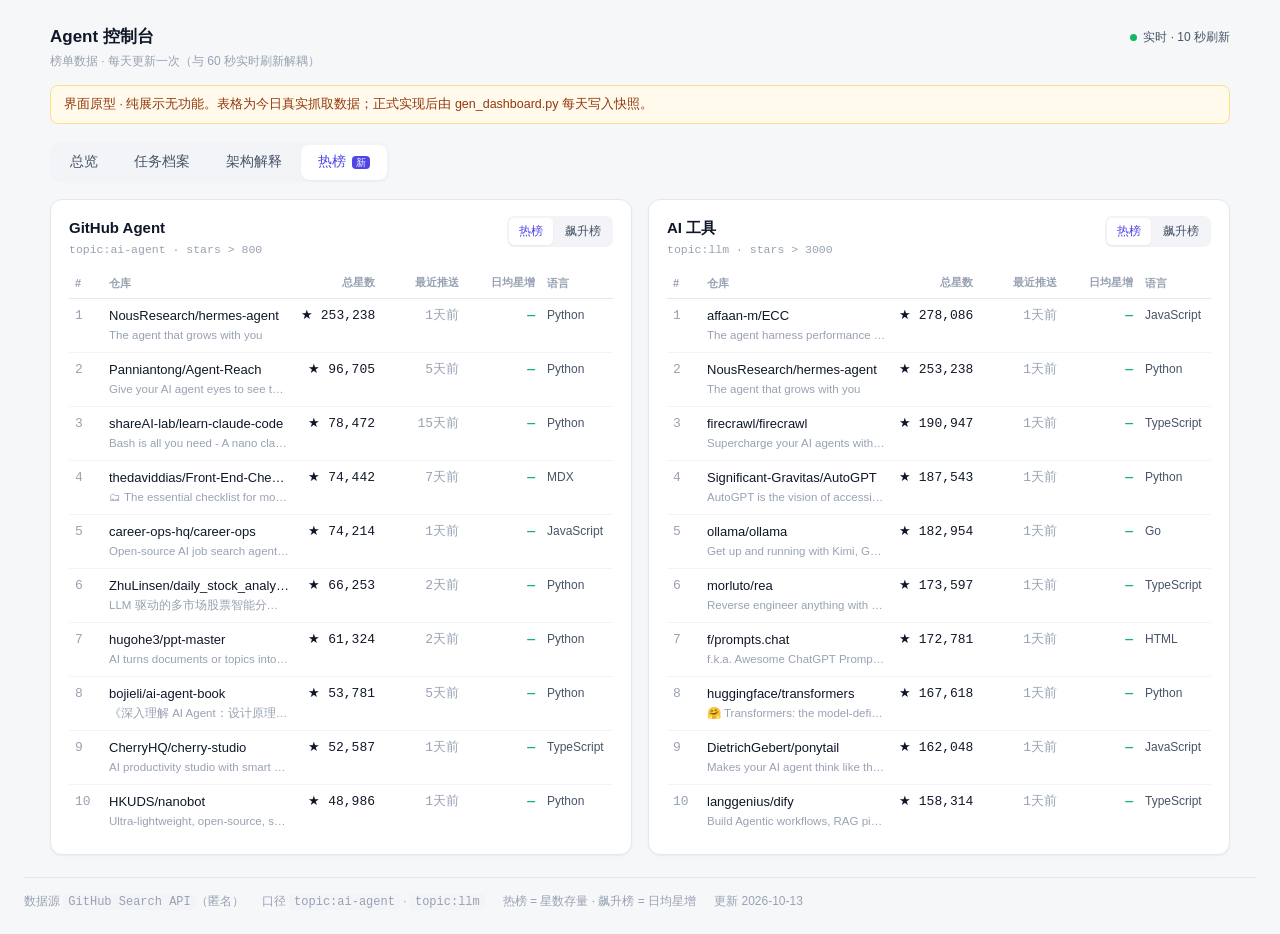
==== prototype/trending-mockup.html @ 09ab2066 "prototype: add prototype/trending-mockup.html" ====
<!DOCTYPE html>
<html lang="zh"><head><meta charset="utf-8"><meta name="viewport" content="width=device-width,initial-scale=1">
<title>热榜模块 · 界面原型</title><style>
:root{--bg:#f6f7f9;--surface:#fff;--surface-3:#f2f4f7;--border:#e4e7ec;--text:#0f1728;--text-2:#475467;
--text-3:#98a2b3;--accent:#4f46e5;--accent-soft:#eef2ff;--ok:#12b76a;--run:#f79009;--run-soft:#fffaeb;
--run-line:#fedf89;--r:12px;--r-sm:8px;--shadow:0 1px 2px rgba(16,24,40,.05);
--mono:ui-monospace,SFMono-Regular,"SF Mono",Menlo,Consolas,monospace;}
*{box-sizing:border-box}
body{margin:0;background:var(--bg);color:var(--text);padding:24px;
font:13.5px/1.55 -apple-system,BlinkMacSystemFont,"Segoe UI",Roboto,"PingFang SC",sans-serif}
.wrap{max-width:1180px;margin:0 auto}
.topbar{display:flex;align-items:center;gap:10px;font-size:17px}
.brand-name{font-weight:600}.spacer{flex:1}
.live{font-size:12px;color:var(--text-2);display:flex;align-items:center;gap:6px}
.live i{width:7px;height:7px;border-radius:50%;background:var(--ok);display:block}
.stamp{font-size:12px;color:var(--text-3);margin-top:2px}
.proto{margin:14px 0 18px;padding:9px 13px;border:1px solid var(--run-line);background:var(--run-soft);
color:#93370d;border-radius:var(--r-sm);font-size:12.5px}
.seg{display:inline-flex;gap:2px;background:var(--surface-3);padding:3px;border-radius:10px;margin-bottom:16px}
.seg button{border:0;background:none;font:inherit;font-size:13.5px;font-weight:500;color:var(--text-2);
padding:7px 17px;border-radius:8px}
.seg button.on{background:var(--surface);color:var(--accent);box-shadow:var(--shadow)}
.seg button.new::after{content:"新";font-size:10px;background:var(--accent);color:#fff;border-radius:4px;
padding:1px 4px;margin-left:6px}
.grid{display:grid;grid-template-columns:1fr 1fr;gap:16px}
.grid>*{min-width:0}
@media(max-width:900px){.grid{grid-template-columns:1fr}}
.sr{position:absolute;opacity:0;pointer-events:none}
.card{background:var(--surface);border:1px solid var(--border);border-radius:var(--r);
padding:16px 18px;box-shadow:var(--shadow)}
.card-head{display:flex;align-items:flex-start;gap:12px;margin-bottom:10px}
.card-head h2{font-size:15px;margin:0;font-weight:600}
.sub{margin:2px 0 0;font-size:11.5px;color:var(--text-3);font-family:var(--mono)}
.mini{margin-left:auto;display:flex;gap:2px;background:var(--surface-3);padding:2px;border-radius:7px}
.mbtn{font-size:12px;color:var(--text-2);padding:4px 10px;border-radius:5px;cursor:pointer;user-select:none}
table{width:100%;border-collapse:collapse;font-size:13px;table-layout:fixed}
th{text-align:left;font-size:11px;font-weight:600;color:var(--text-3);padding:6px;border-bottom:1px solid var(--border)}
td{padding:7px 6px;border-bottom:1px solid var(--surface-3);vertical-align:top}
tr:last-child td{border-bottom:0}
.num{text-align:right;font-family:var(--mono);white-space:nowrap}
.rk{width:26px;color:var(--text-3);font-family:var(--mono)}
.nm a{color:var(--text);text-decoration:none;font-weight:500;display:block;overflow:hidden;
text-overflow:ellipsis;white-space:nowrap}
.ds{display:block;color:var(--text-3);font-size:11.5px;margin-top:1px;
overflow:hidden;text-overflow:ellipsis;white-space:nowrap}

.spd{color:var(--ok);font-weight:600}
.mute{color:var(--text-3)}
.lang{color:var(--text-2);font-size:12px}
.t-rise{display:none}
#b1-r:checked~table .t-hot,#b2-r:checked~table .t-hot{display:none}
#b1-r:checked~table .t-rise,#b2-r:checked~table .t-rise{display:table-row-group}
#b1-h:checked~.card-head .mbtn[for="b1-h"],#b2-h:checked~.card-head .mbtn[for="b2-h"],
#b1-r:checked~.card-head .mbtn[for="b1-r"],#b2-r:checked~.card-head .mbtn[for="b2-r"]
{background:var(--surface);color:var(--accent);box-shadow:var(--shadow)}
footer{margin-top:22px;padding-top:14px;border-top:1px solid var(--border);font-size:12px;
color:var(--text-3);display:flex;gap:18px;flex-wrap:wrap}
footer code{font-family:var(--mono);background:var(--surface-3);padding:1px 5px;border-radius:4px}
</style></head>
<body><div class="wrap">
<div class="topbar"><span class="brand-name">Agent 控制台</span><span class="spacer"></span>
<span class="live"><i></i>实时 · 10 秒刷新</span></div>
<div class="stamp">榜单数据 · 每天更新一次（与 60 秒实时刷新解耦）</div>
<div class="proto">界面原型 · 纯展示无功能。表格为今日真实抓取数据；正式实现后由 gen_dashboard.py 每天写入快照。</div>
<div class="seg"><button>总览</button><button>任务档案</button><button>架构解释</button>
<button class="on new">热榜</button></div>
<div class="grid"><section class="card">
<input type="radio" name="b1" id="b1-h" checked class="sr">
<input type="radio" name="b1" id="b1-r" class="sr">
<div class="card-head"><div><h2>GitHub Agent</h2><p class="sub">topic:ai-agent · stars > 800</p></div>
<div class="mini"><label for="b1-h" class="mbtn">热榜</label><label for="b1-r" class="mbtn">飙升榜</label></div></div>
<table><colgroup><col style="width:34px"><col><col style="width:86px"><col style="width:84px"><col style="width:76px"><col style="width:72px"></colgroup><thead><tr><th>#</th><th>仓库</th><th class="num">总星数</th><th class="num">最近推送</th><th class="num">日均星增</th><th>语言</th></tr></thead>
<tbody class="t-hot"><tr><td class="rk">1</td><td class="nm"><a href="#">NousResearch/hermes-agent</a><span class="ds">The agent that grows with you</span></td><td class="num">★ 253,238</td><td class="num mute">1天前</td><td class="num spd">—</td><td class="lang">Python</td></tr>
<tr><td class="rk">2</td><td class="nm"><a href="#">Panniantong/Agent-Reach</a><span class="ds">Give your AI agent eyes to see the entire internet. Read &amp; search Twitter, R</span></td><td class="num">★ 96,705</td><td class="num mute">5天前</td><td class="num spd">—</td><td class="lang">Python</td></tr>
<tr><td class="rk">3</td><td class="nm"><a href="#">shareAI-lab/learn-claude-code</a><span class="ds">Bash is all you need -  A nano claude code–like 「agent harness」, built from 0 to</span></td><td class="num">★ 78,472</td><td class="num mute">15天前</td><td class="num spd">—</td><td class="lang">Python</td></tr>
<tr><td class="rk">4</td><td class="nm"><a href="#">thedaviddias/Front-End-Checklist</a><span class="ds">🗂 The essential checklist for modern web development, for humans and AI agents</span></td><td class="num">★ 74,442</td><td class="num mute">7天前</td><td class="num spd">—</td><td class="lang">MDX</td></tr>
<tr><td class="rk">5</td><td class="nm"><a href="#">career-ops-hq/career-ops</a><span class="ds">Open-source AI job search agent and job finder: scan job boards, score each job </span></td><td class="num">★ 74,214</td><td class="num mute">1天前</td><td class="num spd">—</td><td class="lang">JavaScript</td></tr>
<tr><td class="rk">6</td><td class="nm"><a href="#">ZhuLinsen/daily_stock_analysis</a><span class="ds">LLM 驱动的多市场股票智能分析系统：多源行情、实时新闻、决策看板与自动推送，支持零成本定时运行。  LLM-powered multi-market stoc</span></td><td class="num">★ 66,253</td><td class="num mute">2天前</td><td class="num spd">—</td><td class="lang">Python</td></tr>
<tr><td class="rk">7</td><td class="nm"><a href="#">hugohe3/ppt-master</a><span class="ds">AI turns documents or topics into real, native PowerPoint decks—with native shap</span></td><td class="num">★ 61,324</td><td class="num mute">2天前</td><td class="num spd">—</td><td class="lang">Python</td></tr>
<tr><td class="rk">8</td><td class="nm"><a href="#">bojieli/ai-agent-book</a><span class="ds">《深入理解 AI Agent：设计原理与工程实践》（李博杰 著）开源主仓库：全书正文、编译版 PDF 与按章配套代码</span></td><td class="num">★ 53,781</td><td class="num mute">5天前</td><td class="num spd">—</td><td class="lang">Python</td></tr>
<tr><td class="rk">9</td><td class="nm"><a href="#">CherryHQ/cherry-studio</a><span class="ds">AI productivity studio with smart chat, autonomous agents, and 300+ assistants. </span></td><td class="num">★ 52,587</td><td class="num mute">1天前</td><td class="num spd">—</td><td class="lang">TypeScript</td></tr>
<tr><td class="rk">10</td><td class="nm"><a href="#">HKUDS/nanobot</a><span class="ds">Ultra-lightweight, open-source, self-hosted personal AI agent framework in Pytho</span></td><td class="num">★ 48,986</td><td class="num mute">1天前</td><td class="num spd">—</td><td class="lang">Python</td></tr></tbody><tbody class="t-rise"><tr><td class="rk">1</td><td class="nm"><a href="#">QingYunA/answer-me-with-html</a><span class="ds">创建于 2026-10-02</span></td><td class="num">★ 3,206</td><td class="num mute">—</td><td class="num spd">291</td><td class="lang">JavaScript</td></tr>
<tr><td class="rk">2</td><td class="nm"><a href="#">freestylefly/WeChatBridge</a><span class="ds">创建于 2026-09-21</span></td><td class="num">★ 1,404</td><td class="num mute">—</td><td class="num spd">64</td><td class="lang">Swift</td></tr>
<tr><td class="rk">3</td><td class="nm"><a href="#">jiwoochris/artex-ko</a><span class="ds">创建于 2026-10-03</span></td><td class="num">★ 1,397</td><td class="num mute">—</td><td class="num spd">140</td><td class="lang">Go</td></tr>
<tr><td class="rk">4</td><td class="nm"><a href="#">qiz029/dscode</a><span class="ds">创建于 2026-09-11</span></td><td class="num">★ 1,028</td><td class="num mute">—</td><td class="num spd">32</td><td class="lang">JavaScript</td></tr>
<tr><td class="rk">5</td><td class="nm"><a href="#">nano-muse/nanoMuse</a><span class="ds">创建于 2026-09-23</span></td><td class="num">★ 1,018</td><td class="num mute">—</td><td class="num spd">51</td><td class="lang">Swift</td></tr>
<tr><td class="rk">6</td><td class="nm"><a href="#">dmoshehun-prog/learn-from-materials</a><span class="ds">创建于 2026-09-08</span></td><td class="num">★ 1,013</td><td class="num mute">—</td><td class="num spd">29</td><td class="lang">Python</td></tr>
<tr><td class="rk">7</td><td class="nm"><a href="#">onehumanbeing/esp32-iphone-agent</a><span class="ds">创建于 2026-10-11</span></td><td class="num">★ 960</td><td class="num mute">—</td><td class="num spd">480</td><td class="lang">Python</td></tr>
<tr><td class="rk">8</td><td class="nm"><a href="#">rociiu/talorys</a><span class="ds">创建于 2026-10-10</span></td><td class="num">★ 918</td><td class="num mute">—</td><td class="num spd">306</td><td class="lang">TypeScript</td></tr>
<tr><td class="rk">9</td><td class="nm"><a href="#">JourniOne-ai/JourniOne-Planning-Skills</a><span class="ds">创建于 2026-09-16</span></td><td class="num">★ 828</td><td class="num mute">—</td><td class="num spd">31</td><td class="lang">JavaScript</td></tr>
<tr><td class="rk">10</td><td class="nm"><a href="#">MichaelKinsy/PiG</a><span class="ds">创建于 2026-09-17</span></td><td class="num">★ 586</td><td class="num mute">—</td><td class="num spd">23</td><td class="lang">Go</td></tr></tbody></table></section><section class="card">
<input type="radio" name="b2" id="b2-h" checked class="sr">
<input type="radio" name="b2" id="b2-r" class="sr">
<div class="card-head"><div><h2>AI 工具</h2><p class="sub">topic:llm · stars > 3000</p></div>
<div class="mini"><label for="b2-h" class="mbtn">热榜</label><label for="b2-r" class="mbtn">飙升榜</label></div></div>
<table><colgroup><col style="width:34px"><col><col style="width:86px"><col style="width:84px"><col style="width:76px"><col style="width:72px"></colgroup><thead><tr><th>#</th><th>仓库</th><th class="num">总星数</th><th class="num">最近推送</th><th class="num">日均星增</th><th>语言</th></tr></thead>
<tbody class="t-hot"><tr><td class="rk">1</td><td class="nm"><a href="#">affaan-m/ECC</a><span class="ds">The agent harness performance optimization system. Skills, instincts, memory, se</span></td><td class="num">★ 278,086</td><td class="num mute">1天前</td><td class="num spd">—</td><td class="lang">JavaScript</td></tr>
<tr><td class="rk">2</td><td class="nm"><a href="#">NousResearch/hermes-agent</a><span class="ds">The agent that grows with you</span></td><td class="num">★ 253,238</td><td class="num mute">1天前</td><td class="num spd">—</td><td class="lang">Python</td></tr>
<tr><td class="rk">3</td><td class="nm"><a href="#">firecrawl/firecrawl</a><span class="ds">Supercharge your AI agents with data from the web and beyond. Building the libra</span></td><td class="num">★ 190,947</td><td class="num mute">1天前</td><td class="num spd">—</td><td class="lang">TypeScript</td></tr>
<tr><td class="rk">4</td><td class="nm"><a href="#">Significant-Gravitas/AutoGPT</a><span class="ds">AutoGPT is the vision of accessible AI for everyone, to use and to build on. Our</span></td><td class="num">★ 187,543</td><td class="num mute">1天前</td><td class="num spd">—</td><td class="lang">Python</td></tr>
<tr><td class="rk">5</td><td class="nm"><a href="#">ollama/ollama</a><span class="ds">Get up and running with Kimi, GLM, MiniMax, DeepSeek, gpt-oss, Qwen, Gemma and o</span></td><td class="num">★ 182,954</td><td class="num mute">1天前</td><td class="num spd">—</td><td class="lang">Go</td></tr>
<tr><td class="rk">6</td><td class="nm"><a href="#">morluto/rea</a><span class="ds">Reverse engineer anything with agents, from app behavior down to native binaries</span></td><td class="num">★ 173,597</td><td class="num mute">1天前</td><td class="num spd">—</td><td class="lang">TypeScript</td></tr>
<tr><td class="rk">7</td><td class="nm"><a href="#">f/prompts.chat</a><span class="ds">f.k.a. Awesome ChatGPT Prompts. Share, discover, and collect prompts from the co</span></td><td class="num">★ 172,781</td><td class="num mute">1天前</td><td class="num spd">—</td><td class="lang">HTML</td></tr>
<tr><td class="rk">8</td><td class="nm"><a href="#">huggingface/transformers</a><span class="ds">🤗 Transformers: the model-definition framework for state-of-the-art machine lear</span></td><td class="num">★ 167,618</td><td class="num mute">1天前</td><td class="num spd">—</td><td class="lang">Python</td></tr>
<tr><td class="rk">9</td><td class="nm"><a href="#">DietrichGebert/ponytail</a><span class="ds">Makes your AI agent think like the laziest senior dev in the room. The best code</span></td><td class="num">★ 162,048</td><td class="num mute">1天前</td><td class="num spd">—</td><td class="lang">JavaScript</td></tr>
<tr><td class="rk">10</td><td class="nm"><a href="#">langgenius/dify</a><span class="ds">Build Agentic workflows, RAG pipelines, with rich AI model and tool support on o</span></td><td class="num">★ 158,314</td><td class="num mute">1天前</td><td class="num spd">—</td><td class="lang">TypeScript</td></tr></tbody><tbody class="t-rise"><tr><td class="rk">1</td><td class="nm"><a href="#">Ebony-Vinyl/dsh-our-free-model</a><span class="ds">创建于 2026-09-24</span></td><td class="num">★ 12,622</td><td class="num mute">—</td><td class="num spd">664</td><td class="lang">JavaScript</td></tr>
<tr><td class="rk">2</td><td class="nm"><a href="#">yetone/magpie</a><span class="ds">创建于 2026-09-23</span></td><td class="num">★ 10,784</td><td class="num mute">—</td><td class="num spd">539</td><td class="lang">Go</td></tr>
<tr><td class="rk">3</td><td class="nm"><a href="#">jev-chat/jev-chat-jarvis</a><span class="ds">创建于 2026-09-21</span></td><td class="num">★ 7,683</td><td class="num mute">—</td><td class="num spd">349</td><td class="lang">Kotlin</td></tr>
<tr><td class="rk">4</td><td class="nm"><a href="#">KKKKhazix/AIHOT</a><span class="ds">创建于 2026-09-28</span></td><td class="num">★ 7,433</td><td class="num mute">—</td><td class="num spd">496</td><td class="lang">TypeScript</td></tr>
<tr><td class="rk">5</td><td class="nm"><a href="#">QingYunA/answer-me-with-html</a><span class="ds">创建于 2026-10-02</span></td><td class="num">★ 3,206</td><td class="num mute">—</td><td class="num spd">291</td><td class="lang">JavaScript</td></tr>
<tr><td class="rk">6</td><td class="nm"><a href="#">LosaLosSantos/aurelio-finance</a><span class="ds">创建于 2026-10-06</span></td><td class="num">★ 3,045</td><td class="num mute">—</td><td class="num spd">435</td><td class="lang">Python</td></tr>
<tr><td class="rk">7</td><td class="nm"><a href="#">yibie/awesome-jev</a><span class="ds">创建于 2026-09-17</span></td><td class="num">★ 2,305</td><td class="num mute">—</td><td class="num spd">89</td><td class="lang">Python</td></tr>
<tr><td class="rk">8</td><td class="nm"><a href="#">nanaism/yomiyasu</a><span class="ds">创建于 2026-09-30</span></td><td class="num">★ 1,926</td><td class="num mute">—</td><td class="num spd">148</td><td class="lang">Python</td></tr>
<tr><td class="rk">9</td><td class="nm"><a href="#">bilibili/Index-Translate</a><span class="ds">创建于 2026-09-15</span></td><td class="num">★ 1,440</td><td class="num mute">—</td><td class="num spd">51</td><td class="lang">Python</td></tr>
<tr><td class="rk">10</td><td class="nm"><a href="#">jiwoochris/artex-ko</a><span class="ds">创建于 2026-10-03</span></td><td class="num">★ 1,397</td><td class="num mute">—</td><td class="num spd">140</td><td class="lang">Go</td></tr></tbody></table></section></div></div>
<footer><span>数据源 <code>GitHub Search API</code>（匿名）</span>
<span>口径 <code>topic:ai-agent</code> · <code>topic:llm</code></span>
<span>热榜 = 星数存量 · 飙升榜 = 日均星增</span><span>更新 2026-10-13</span></footer>
</div></body></html>
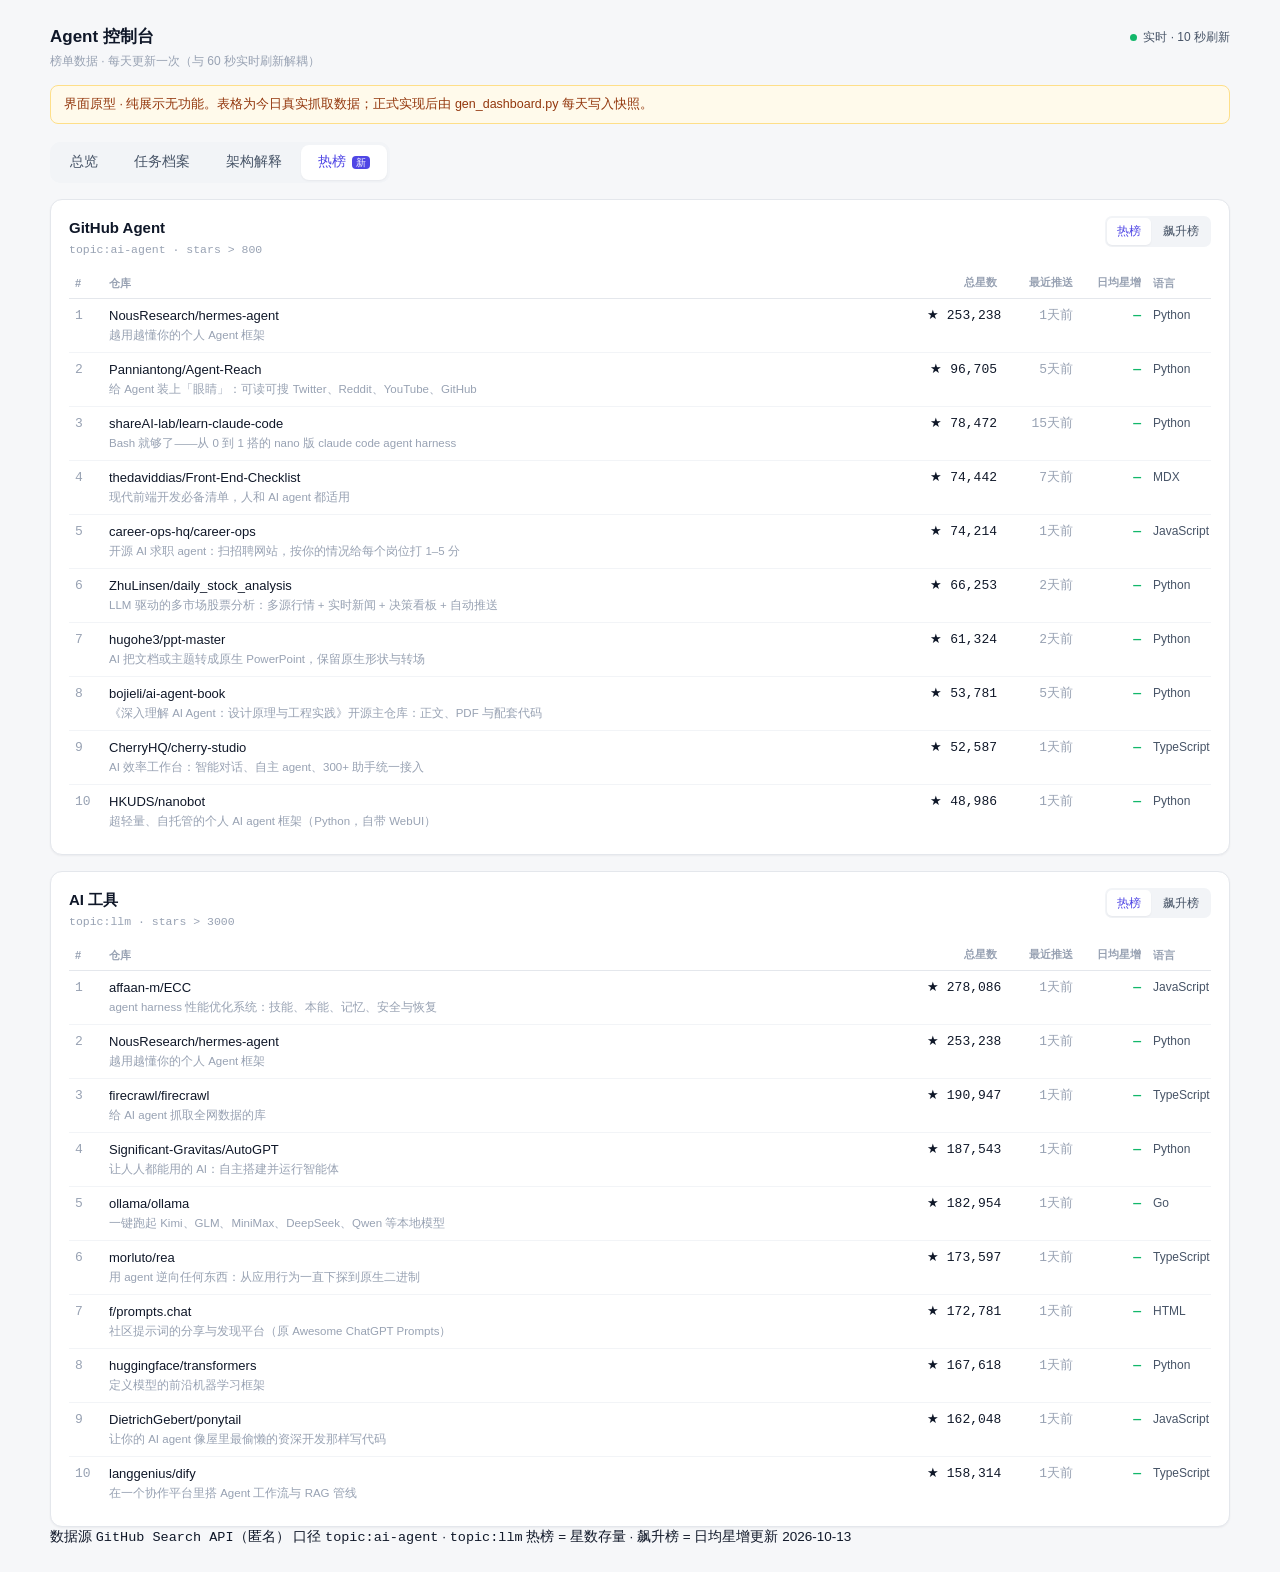
==== commit b0e83ad5: "prototype: update prototype/trending-mockup.html" ====
--- a/prototype/trending-mockup.html
+++ b/prototype/trending-mockup.html
@@ -22,7 +22,7 @@
 .seg button.on{background:var(--surface);color:var(--accent);box-shadow:var(--shadow)}
 .seg button.new::after{content:"新";font-size:10px;background:var(--accent);color:#fff;border-radius:4px;
 padding:1px 4px;margin-left:6px}
-.grid{display:grid;grid-template-columns:1fr 1fr;gap:16px}
+.grid{display:grid;grid-template-columns:1fr;gap:16px}
 .grid>*{min-width:0}
 @media(max-width:900px){.grid{grid-template-columns:1fr}}
 .sr{position:absolute;opacity:0;pointer-events:none}
@@ -69,51 +69,52 @@
 <input type="radio" name="b1" id="b1-r" class="sr">
 <div class="card-head"><div><h2>GitHub Agent</h2><p class="sub">topic:ai-agent · stars > 800</p></div>
 <div class="mini"><label for="b1-h" class="mbtn">热榜</label><label for="b1-r" class="mbtn">飙升榜</label></div></div>
-<table><colgroup><col style="width:34px"><col><col style="width:86px"><col style="width:84px"><col style="width:76px"><col style="width:72px"></colgroup><thead><tr><th>#</th><th>仓库</th><th class="num">总星数</th><th class="num">最近推送</th><th class="num">日均星增</th><th>语言</th></tr></thead>
-<tbody class="t-hot"><tr><td class="rk">1</td><td class="nm"><a href="#">NousResearch/hermes-agent</a><span class="ds">The agent that grows with you</span></td><td class="num">★ 253,238</td><td class="num mute">1天前</td><td class="num spd">—</td><td class="lang">Python</td></tr>
-<tr><td class="rk">2</td><td class="nm"><a href="#">Panniantong/Agent-Reach</a><span class="ds">Give your AI agent eyes to see the entire internet. Read &amp; search Twitter, R</span></td><td class="num">★ 96,705</td><td class="num mute">5天前</td><td class="num spd">—</td><td class="lang">Python</td></tr>
-<tr><td class="rk">3</td><td class="nm"><a href="#">shareAI-lab/learn-claude-code</a><span class="ds">Bash is all you need -  A nano claude code–like 「agent harness」, built from 0 to</span></td><td class="num">★ 78,472</td><td class="num mute">15天前</td><td class="num spd">—</td><td class="lang">Python</td></tr>
-<tr><td class="rk">4</td><td class="nm"><a href="#">thedaviddias/Front-End-Checklist</a><span class="ds">🗂 The essential checklist for modern web development, for humans and AI agents</span></td><td class="num">★ 74,442</td><td class="num mute">7天前</td><td class="num spd">—</td><td class="lang">MDX</td></tr>
-<tr><td class="rk">5</td><td class="nm"><a href="#">career-ops-hq/career-ops</a><span class="ds">Open-source AI job search agent and job finder: scan job boards, score each job </span></td><td class="num">★ 74,214</td><td class="num mute">1天前</td><td class="num spd">—</td><td class="lang">JavaScript</td></tr>
-<tr><td class="rk">6</td><td class="nm"><a href="#">ZhuLinsen/daily_stock_analysis</a><span class="ds">LLM 驱动的多市场股票智能分析系统：多源行情、实时新闻、决策看板与自动推送，支持零成本定时运行。  LLM-powered multi-market stoc</span></td><td class="num">★ 66,253</td><td class="num mute">2天前</td><td class="num spd">—</td><td class="lang">Python</td></tr>
-<tr><td class="rk">7</td><td class="nm"><a href="#">hugohe3/ppt-master</a><span class="ds">AI turns documents or topics into real, native PowerPoint decks—with native shap</span></td><td class="num">★ 61,324</td><td class="num mute">2天前</td><td class="num spd">—</td><td class="lang">Python</td></tr>
-<tr><td class="rk">8</td><td class="nm"><a href="#">bojieli/ai-agent-book</a><span class="ds">《深入理解 AI Agent：设计原理与工程实践》（李博杰 著）开源主仓库：全书正文、编译版 PDF 与按章配套代码</span></td><td class="num">★ 53,781</td><td class="num mute">5天前</td><td class="num spd">—</td><td class="lang">Python</td></tr>
-<tr><td class="rk">9</td><td class="nm"><a href="#">CherryHQ/cherry-studio</a><span class="ds">AI productivity studio with smart chat, autonomous agents, and 300+ assistants. </span></td><td class="num">★ 52,587</td><td class="num mute">1天前</td><td class="num spd">—</td><td class="lang">TypeScript</td></tr>
-<tr><td class="rk">10</td><td class="nm"><a href="#">HKUDS/nanobot</a><span class="ds">Ultra-lightweight, open-source, self-hosted personal AI agent framework in Pytho</span></td><td class="num">★ 48,986</td><td class="num mute">1天前</td><td class="num spd">—</td><td class="lang">Python</td></tr></tbody><tbody class="t-rise"><tr><td class="rk">1</td><td class="nm"><a href="#">QingYunA/answer-me-with-html</a><span class="ds">创建于 2026-10-02</span></td><td class="num">★ 3,206</td><td class="num mute">—</td><td class="num spd">291</td><td class="lang">JavaScript</td></tr>
-<tr><td class="rk">2</td><td class="nm"><a href="#">freestylefly/WeChatBridge</a><span class="ds">创建于 2026-09-21</span></td><td class="num">★ 1,404</td><td class="num mute">—</td><td class="num spd">64</td><td class="lang">Swift</td></tr>
-<tr><td class="rk">3</td><td class="nm"><a href="#">jiwoochris/artex-ko</a><span class="ds">创建于 2026-10-03</span></td><td class="num">★ 1,397</td><td class="num mute">—</td><td class="num spd">140</td><td class="lang">Go</td></tr>
-<tr><td class="rk">4</td><td class="nm"><a href="#">qiz029/dscode</a><span class="ds">创建于 2026-09-11</span></td><td class="num">★ 1,028</td><td class="num mute">—</td><td class="num spd">32</td><td class="lang">JavaScript</td></tr>
-<tr><td class="rk">5</td><td class="nm"><a href="#">nano-muse/nanoMuse</a><span class="ds">创建于 2026-09-23</span></td><td class="num">★ 1,018</td><td class="num mute">—</td><td class="num spd">51</td><td class="lang">Swift</td></tr>
-<tr><td class="rk">6</td><td class="nm"><a href="#">dmoshehun-prog/learn-from-materials</a><span class="ds">创建于 2026-09-08</span></td><td class="num">★ 1,013</td><td class="num mute">—</td><td class="num spd">29</td><td class="lang">Python</td></tr>
-<tr><td class="rk">7</td><td class="nm"><a href="#">onehumanbeing/esp32-iphone-agent</a><span class="ds">创建于 2026-10-11</span></td><td class="num">★ 960</td><td class="num mute">—</td><td class="num spd">480</td><td class="lang">Python</td></tr>
-<tr><td class="rk">8</td><td class="nm"><a href="#">rociiu/talorys</a><span class="ds">创建于 2026-10-10</span></td><td class="num">★ 918</td><td class="num mute">—</td><td class="num spd">306</td><td class="lang">TypeScript</td></tr>
-<tr><td class="rk">9</td><td class="nm"><a href="#">JourniOne-ai/JourniOne-Planning-Skills</a><span class="ds">创建于 2026-09-16</span></td><td class="num">★ 828</td><td class="num mute">—</td><td class="num spd">31</td><td class="lang">JavaScript</td></tr>
-<tr><td class="rk">10</td><td class="nm"><a href="#">MichaelKinsy/PiG</a><span class="ds">创建于 2026-09-17</span></td><td class="num">★ 586</td><td class="num mute">—</td><td class="num spd">23</td><td class="lang">Go</td></tr></tbody></table></section><section class="card">
+<table><colgroup><col style="width:34px"><col><col style="width:82px"><col style="width:76px"><col style="width:68px"><col style="width:64px"></colgroup>
+<thead><tr><th>#</th><th>仓库</th><th class="num">总星数</th><th class="num">最近推送</th><th class="num">日均星增</th><th>语言</th></tr></thead>
+<tbody class="t-hot"><tr><td class="rk">1</td><td class="nm"><a href="#">NousResearch/hermes-agent</a><span class="ds">越用越懂你的个人 Agent 框架</span></td><td class="num">★ 253,238</td><td class="num mute">1天前</td><td class="num spd">—</td><td class="lang">Python</td></tr>
+<tr><td class="rk">2</td><td class="nm"><a href="#">Panniantong/Agent-Reach</a><span class="ds">给 Agent 装上「眼睛」：可读可搜 Twitter、Reddit、YouTube、GitHub</span></td><td class="num">★ 96,705</td><td class="num mute">5天前</td><td class="num spd">—</td><td class="lang">Python</td></tr>
+<tr><td class="rk">3</td><td class="nm"><a href="#">shareAI-lab/learn-claude-code</a><span class="ds">Bash 就够了——从 0 到 1 搭的 nano 版 claude code agent harness</span></td><td class="num">★ 78,472</td><td class="num mute">15天前</td><td class="num spd">—</td><td class="lang">Python</td></tr>
+<tr><td class="rk">4</td><td class="nm"><a href="#">thedaviddias/Front-End-Checklist</a><span class="ds">现代前端开发必备清单，人和 AI agent 都适用</span></td><td class="num">★ 74,442</td><td class="num mute">7天前</td><td class="num spd">—</td><td class="lang">MDX</td></tr>
+<tr><td class="rk">5</td><td class="nm"><a href="#">career-ops-hq/career-ops</a><span class="ds">开源 AI 求职 agent：扫招聘网站，按你的情况给每个岗位打 1–5 分</span></td><td class="num">★ 74,214</td><td class="num mute">1天前</td><td class="num spd">—</td><td class="lang">JavaScript</td></tr>
+<tr><td class="rk">6</td><td class="nm"><a href="#">ZhuLinsen/daily_stock_analysis</a><span class="ds">LLM 驱动的多市场股票分析：多源行情 + 实时新闻 + 决策看板 + 自动推送</span></td><td class="num">★ 66,253</td><td class="num mute">2天前</td><td class="num spd">—</td><td class="lang">Python</td></tr>
+<tr><td class="rk">7</td><td class="nm"><a href="#">hugohe3/ppt-master</a><span class="ds">AI 把文档或主题转成原生 PowerPoint，保留原生形状与转场</span></td><td class="num">★ 61,324</td><td class="num mute">2天前</td><td class="num spd">—</td><td class="lang">Python</td></tr>
+<tr><td class="rk">8</td><td class="nm"><a href="#">bojieli/ai-agent-book</a><span class="ds">《深入理解 AI Agent：设计原理与工程实践》开源主仓库：正文、PDF 与配套代码</span></td><td class="num">★ 53,781</td><td class="num mute">5天前</td><td class="num spd">—</td><td class="lang">Python</td></tr>
+<tr><td class="rk">9</td><td class="nm"><a href="#">CherryHQ/cherry-studio</a><span class="ds">AI 效率工作台：智能对话、自主 agent、300+ 助手统一接入</span></td><td class="num">★ 52,587</td><td class="num mute">1天前</td><td class="num spd">—</td><td class="lang">TypeScript</td></tr>
+<tr><td class="rk">10</td><td class="nm"><a href="#">HKUDS/nanobot</a><span class="ds">超轻量、自托管的个人 AI agent 框架（Python，自带 WebUI）</span></td><td class="num">★ 48,986</td><td class="num mute">1天前</td><td class="num spd">—</td><td class="lang">Python</td></tr></tbody><tbody class="t-rise"><tr><td class="rk">1</td><td class="nm"><a href="#">QingYunA/answer-me-with-html</a><span class="ds">用一页可交互 HTML 回答复杂问题的 agent skill</span></td><td class="num">★ 3,206</td><td class="num mute">—</td><td class="num spd">291</td><td class="lang">JavaScript</td></tr>
+<tr><td class="rk">2</td><td class="nm"><a href="#">freestylefly/WeChatBridge</a><span class="ds">原生 macOS 工具：微信聊天记录一键转给 AI Agent 与 Obsidian</span></td><td class="num">★ 1,404</td><td class="num mute">—</td><td class="num spd">64</td><td class="lang">Swift</td></tr>
+<tr><td class="rk">3</td><td class="nm"><a href="#">jiwoochris/artex-ko</a><span class="ds">ARTEX 韩语版：AI 自主渗透测试框架</span></td><td class="num">★ 1,397</td><td class="num mute">—</td><td class="num spd">140</td><td class="lang">Go</td></tr>
+<tr><td class="rk">4</td><td class="nm"><a href="#">qiz029/dscode</a><span class="ds">DeepSeek 编码 agent harness：常驻 shell、超强子 agent、自动授权、Chrome MCP</span></td><td class="num">★ 1,028</td><td class="num mute">—</td><td class="num spd">32</td><td class="lang">JavaScript</td></tr>
+<tr><td class="rk">5</td><td class="nm"><a href="#">nano-muse/nanoMuse</a><span class="ds">开源个人 agent，覆盖你所有设备——一个有名字的 agent</span></td><td class="num">★ 1,018</td><td class="num mute">—</td><td class="num spd">51</td><td class="lang">Swift</td></tr>
+<tr><td class="rk">6</td><td class="nm"><a href="#">dmoshehun-prog/learn-from-materials</a><span class="ds">把 PDF、书籍与论文转成可追溯、可测验、可做笔记的学习网页</span></td><td class="num">★ 1,013</td><td class="num mute">—</td><td class="num spd">29</td><td class="lang">Python</td></tr>
+<tr><td class="rk">7</td><td class="nm"><a href="#">onehumanbeing/esp32-iphone-agent</a><span class="ds">用 7 美元 ESP32 让大模型操控真 iPhone：AirPlay 当眼，USB HID 当手</span></td><td class="num">★ 960</td><td class="num mute">—</td><td class="num spd">480</td><td class="lang">Python</td></tr>
+<tr><td class="rk">8</td><td class="nm"><a href="#">rociiu/talorys</a><span class="ds">部署在你自己的 Cloudflare 里的个人 agent：对话、记忆、任务、笔记与定时</span></td><td class="num">★ 918</td><td class="num mute">—</td><td class="num spd">306</td><td class="lang">TypeScript</td></tr>
+<tr><td class="rk">9</td><td class="nm"><a href="#">JourniOne-ai/JourniOne-Planning-Skills</a><span class="ds">旅行规划 skill：从灵感与逐日路线，到带地图的可分享旅行日志</span></td><td class="num">★ 828</td><td class="num mute">—</td><td class="num spd">31</td><td class="lang">JavaScript</td></tr>
+<tr><td class="rk">10</td><td class="nm"><a href="#">MichaelKinsy/PiG</a><span class="ds">Pi 的 Go 语言忠实移植版</span></td><td class="num">★ 586</td><td class="num mute">—</td><td class="num spd">23</td><td class="lang">Go</td></tr></tbody></table></section><section class="card">
 <input type="radio" name="b2" id="b2-h" checked class="sr">
 <input type="radio" name="b2" id="b2-r" class="sr">
 <div class="card-head"><div><h2>AI 工具</h2><p class="sub">topic:llm · stars > 3000</p></div>
 <div class="mini"><label for="b2-h" class="mbtn">热榜</label><label for="b2-r" class="mbtn">飙升榜</label></div></div>
-<table><colgroup><col style="width:34px"><col><col style="width:86px"><col style="width:84px"><col style="width:76px"><col style="width:72px"></colgroup><thead><tr><th>#</th><th>仓库</th><th class="num">总星数</th><th class="num">最近推送</th><th class="num">日均星增</th><th>语言</th></tr></thead>
-<tbody class="t-hot"><tr><td class="rk">1</td><td class="nm"><a href="#">affaan-m/ECC</a><span class="ds">The agent harness performance optimization system. Skills, instincts, memory, se</span></td><td class="num">★ 278,086</td><td class="num mute">1天前</td><td class="num spd">—</td><td class="lang">JavaScript</td></tr>
-<tr><td class="rk">2</td><td class="nm"><a href="#">NousResearch/hermes-agent</a><span class="ds">The agent that grows with you</span></td><td class="num">★ 253,238</td><td class="num mute">1天前</td><td class="num spd">—</td><td class="lang">Python</td></tr>
-<tr><td class="rk">3</td><td class="nm"><a href="#">firecrawl/firecrawl</a><span class="ds">Supercharge your AI agents with data from the web and beyond. Building the libra</span></td><td class="num">★ 190,947</td><td class="num mute">1天前</td><td class="num spd">—</td><td class="lang">TypeScript</td></tr>
-<tr><td class="rk">4</td><td class="nm"><a href="#">Significant-Gravitas/AutoGPT</a><span class="ds">AutoGPT is the vision of accessible AI for everyone, to use and to build on. Our</span></td><td class="num">★ 187,543</td><td class="num mute">1天前</td><td class="num spd">—</td><td class="lang">Python</td></tr>
-<tr><td class="rk">5</td><td class="nm"><a href="#">ollama/ollama</a><span class="ds">Get up and running with Kimi, GLM, MiniMax, DeepSeek, gpt-oss, Qwen, Gemma and o</span></td><td class="num">★ 182,954</td><td class="num mute">1天前</td><td class="num spd">—</td><td class="lang">Go</td></tr>
-<tr><td class="rk">6</td><td class="nm"><a href="#">morluto/rea</a><span class="ds">Reverse engineer anything with agents, from app behavior down to native binaries</span></td><td class="num">★ 173,597</td><td class="num mute">1天前</td><td class="num spd">—</td><td class="lang">TypeScript</td></tr>
-<tr><td class="rk">7</td><td class="nm"><a href="#">f/prompts.chat</a><span class="ds">f.k.a. Awesome ChatGPT Prompts. Share, discover, and collect prompts from the co</span></td><td class="num">★ 172,781</td><td class="num mute">1天前</td><td class="num spd">—</td><td class="lang">HTML</td></tr>
-<tr><td class="rk">8</td><td class="nm"><a href="#">huggingface/transformers</a><span class="ds">🤗 Transformers: the model-definition framework for state-of-the-art machine lear</span></td><td class="num">★ 167,618</td><td class="num mute">1天前</td><td class="num spd">—</td><td class="lang">Python</td></tr>
-<tr><td class="rk">9</td><td class="nm"><a href="#">DietrichGebert/ponytail</a><span class="ds">Makes your AI agent think like the laziest senior dev in the room. The best code</span></td><td class="num">★ 162,048</td><td class="num mute">1天前</td><td class="num spd">—</td><td class="lang">JavaScript</td></tr>
-<tr><td class="rk">10</td><td class="nm"><a href="#">langgenius/dify</a><span class="ds">Build Agentic workflows, RAG pipelines, with rich AI model and tool support on o</span></td><td class="num">★ 158,314</td><td class="num mute">1天前</td><td class="num spd">—</td><td class="lang">TypeScript</td></tr></tbody><tbody class="t-rise"><tr><td class="rk">1</td><td class="nm"><a href="#">Ebony-Vinyl/dsh-our-free-model</a><span class="ds">创建于 2026-09-24</span></td><td class="num">★ 12,622</td><td class="num mute">—</td><td class="num spd">664</td><td class="lang">JavaScript</td></tr>
-<tr><td class="rk">2</td><td class="nm"><a href="#">yetone/magpie</a><span class="ds">创建于 2026-09-23</span></td><td class="num">★ 10,784</td><td class="num mute">—</td><td class="num spd">539</td><td class="lang">Go</td></tr>
-<tr><td class="rk">3</td><td class="nm"><a href="#">jev-chat/jev-chat-jarvis</a><span class="ds">创建于 2026-09-21</span></td><td class="num">★ 7,683</td><td class="num mute">—</td><td class="num spd">349</td><td class="lang">Kotlin</td></tr>
-<tr><td class="rk">4</td><td class="nm"><a href="#">KKKKhazix/AIHOT</a><span class="ds">创建于 2026-09-28</span></td><td class="num">★ 7,433</td><td class="num mute">—</td><td class="num spd">496</td><td class="lang">TypeScript</td></tr>
-<tr><td class="rk">5</td><td class="nm"><a href="#">QingYunA/answer-me-with-html</a><span class="ds">创建于 2026-10-02</span></td><td class="num">★ 3,206</td><td class="num mute">—</td><td class="num spd">291</td><td class="lang">JavaScript</td></tr>
-<tr><td class="rk">6</td><td class="nm"><a href="#">LosaLosSantos/aurelio-finance</a><span class="ds">创建于 2026-10-06</span></td><td class="num">★ 3,045</td><td class="num mute">—</td><td class="num spd">435</td><td class="lang">Python</td></tr>
-<tr><td class="rk">7</td><td class="nm"><a href="#">yibie/awesome-jev</a><span class="ds">创建于 2026-09-17</span></td><td class="num">★ 2,305</td><td class="num mute">—</td><td class="num spd">89</td><td class="lang">Python</td></tr>
-<tr><td class="rk">8</td><td class="nm"><a href="#">nanaism/yomiyasu</a><span class="ds">创建于 2026-09-30</span></td><td class="num">★ 1,926</td><td class="num mute">—</td><td class="num spd">148</td><td class="lang">Python</td></tr>
-<tr><td class="rk">9</td><td class="nm"><a href="#">bilibili/Index-Translate</a><span class="ds">创建于 2026-09-15</span></td><td class="num">★ 1,440</td><td class="num mute">—</td><td class="num spd">51</td><td class="lang">Python</td></tr>
-<tr><td class="rk">10</td><td class="nm"><a href="#">jiwoochris/artex-ko</a><span class="ds">创建于 2026-10-03</span></td><td class="num">★ 1,397</td><td class="num mute">—</td><td class="num spd">140</td><td class="lang">Go</td></tr></tbody></table></section></div></div>
-<footer><span>数据源 <code>GitHub Search API</code>（匿名）</span>
+<table><colgroup><col style="width:34px"><col><col style="width:82px"><col style="width:76px"><col style="width:68px"><col style="width:64px"></colgroup>
+<thead><tr><th>#</th><th>仓库</th><th class="num">总星数</th><th class="num">最近推送</th><th class="num">日均星增</th><th>语言</th></tr></thead>
+<tbody class="t-hot"><tr><td class="rk">1</td><td class="nm"><a href="#">affaan-m/ECC</a><span class="ds">agent harness 性能优化系统：技能、本能、记忆、安全与恢复</span></td><td class="num">★ 278,086</td><td class="num mute">1天前</td><td class="num spd">—</td><td class="lang">JavaScript</td></tr>
+<tr><td class="rk">2</td><td class="nm"><a href="#">NousResearch/hermes-agent</a><span class="ds">越用越懂你的个人 Agent 框架</span></td><td class="num">★ 253,238</td><td class="num mute">1天前</td><td class="num spd">—</td><td class="lang">Python</td></tr>
+<tr><td class="rk">3</td><td class="nm"><a href="#">firecrawl/firecrawl</a><span class="ds">给 AI agent 抓取全网数据的库</span></td><td class="num">★ 190,947</td><td class="num mute">1天前</td><td class="num spd">—</td><td class="lang">TypeScript</td></tr>
+<tr><td class="rk">4</td><td class="nm"><a href="#">Significant-Gravitas/AutoGPT</a><span class="ds">让人人都能用的 AI：自主搭建并运行智能体</span></td><td class="num">★ 187,543</td><td class="num mute">1天前</td><td class="num spd">—</td><td class="lang">Python</td></tr>
+<tr><td class="rk">5</td><td class="nm"><a href="#">ollama/ollama</a><span class="ds">一键跑起 Kimi、GLM、MiniMax、DeepSeek、Qwen 等本地模型</span></td><td class="num">★ 182,954</td><td class="num mute">1天前</td><td class="num spd">—</td><td class="lang">Go</td></tr>
+<tr><td class="rk">6</td><td class="nm"><a href="#">morluto/rea</a><span class="ds">用 agent 逆向任何东西：从应用行为一直下探到原生二进制</span></td><td class="num">★ 173,597</td><td class="num mute">1天前</td><td class="num spd">—</td><td class="lang">TypeScript</td></tr>
+<tr><td class="rk">7</td><td class="nm"><a href="#">f/prompts.chat</a><span class="ds">社区提示词的分享与发现平台（原 Awesome ChatGPT Prompts）</span></td><td class="num">★ 172,781</td><td class="num mute">1天前</td><td class="num spd">—</td><td class="lang">HTML</td></tr>
+<tr><td class="rk">8</td><td class="nm"><a href="#">huggingface/transformers</a><span class="ds">定义模型的前沿机器学习框架</span></td><td class="num">★ 167,618</td><td class="num mute">1天前</td><td class="num spd">—</td><td class="lang">Python</td></tr>
+<tr><td class="rk">9</td><td class="nm"><a href="#">DietrichGebert/ponytail</a><span class="ds">让你的 AI agent 像屋里最偷懒的资深开发那样写代码</span></td><td class="num">★ 162,048</td><td class="num mute">1天前</td><td class="num spd">—</td><td class="lang">JavaScript</td></tr>
+<tr><td class="rk">10</td><td class="nm"><a href="#">langgenius/dify</a><span class="ds">在一个协作平台里搭 Agent 工作流与 RAG 管线</span></td><td class="num">★ 158,314</td><td class="num mute">1天前</td><td class="num spd">—</td><td class="lang">TypeScript</td></tr></tbody><tbody class="t-rise"><tr><td class="rk">1</td><td class="nm"><a href="#">Ebony-Vinyl/dsh-our-free-model</a><span class="ds">给 dsh 装个插件，免登录免 Key 免费用 DeepSeek V4.1、Kimi K3 等前沿模型</span></td><td class="num">★ 12,622</td><td class="num mute">—</td><td class="num spd">664</td><td class="lang">JavaScript</td></tr>
+<tr><td class="rk">2</td><td class="nm"><a href="#">yetone/magpie</a><span class="ds">菜单栏统管各家模型：Codex 跑 DeepSeek、Claude Code 跑 Kimi</span></td><td class="num">★ 10,784</td><td class="num mute">—</td><td class="num spd">539</td><td class="lang">Go</td></tr>
+<tr><td class="rk">3</td><td class="nm"><a href="#">jev-chat/jev-chat-jarvis</a><span class="ds">聊天决策助手：回复前先读聊天，判断意图与风险</span></td><td class="num">★ 7,683</td><td class="num mute">—</td><td class="num spd">349</td><td class="lang">Kotlin</td></tr>
+<tr><td class="rk">4</td><td class="nm"><a href="#">KKKKhazix/AIHOT</a><span class="ds">自己找热点、自己写日报的网站框架，换个信源就是你的行业热点站</span></td><td class="num">★ 7,433</td><td class="num mute">—</td><td class="num spd">496</td><td class="lang">TypeScript</td></tr>
+<tr><td class="rk">5</td><td class="nm"><a href="#">QingYunA/answer-me-with-html</a><span class="ds">用一页可交互 HTML 回答复杂问题的 agent skill</span></td><td class="num">★ 3,206</td><td class="num mute">—</td><td class="num spd">291</td><td class="lang">JavaScript</td></tr>
+<tr><td class="rk">6</td><td class="nm"><a href="#">LosaLosSantos/aurelio-finance</a><span class="ds">开源个人记账 app，带 AI 财务顾问：净值与投资追踪</span></td><td class="num">★ 3,045</td><td class="num mute">—</td><td class="num spd">435</td><td class="lang">Python</td></tr>
+<tr><td class="rk">7</td><td class="nm"><a href="#">yibie/awesome-jev</a><span class="ds">基于 Jev 的公开项目、集成与讨论精选列表</span></td><td class="num">★ 2,305</td><td class="num mute">—</td><td class="num spd">89</td><td class="lang">Python</td></tr>
+<tr><td class="rk">8</td><td class="nm"><a href="#">nanaism/yomiyasu</a><span class="ds">把 AI 生成的日文润色成自然日文的 agent skill</span></td><td class="num">★ 1,926</td><td class="num mute">—</td><td class="num spd">148</td><td class="lang">Python</td></tr>
+<tr><td class="rk">9</td><td class="nm"><a href="#">bilibili/Index-Translate</a><span class="ds">哔哩哔哩多语种、多模态翻译模型家族</span></td><td class="num">★ 1,440</td><td class="num mute">—</td><td class="num spd">51</td><td class="lang">Python</td></tr>
+<tr><td class="rk">10</td><td class="nm"><a href="#">jiwoochris/artex-ko</a><span class="ds">ARTEX 韩语版：AI 自主渗透测试框架</span></td><td class="num">★ 1,397</td><td class="num mute">—</td><td class="num spd">140</td><td class="lang">Go</td></tr></tbody></table></section></div><span>数据源 <code>GitHub Search API</code>（匿名）</span>
 <span>口径 <code>topic:ai-agent</code> · <code>topic:llm</code></span>
 <span>热榜 = 星数存量 · 飙升榜 = 日均星增</span><span>更新 2026-10-13</span></footer>
 </div></body></html>
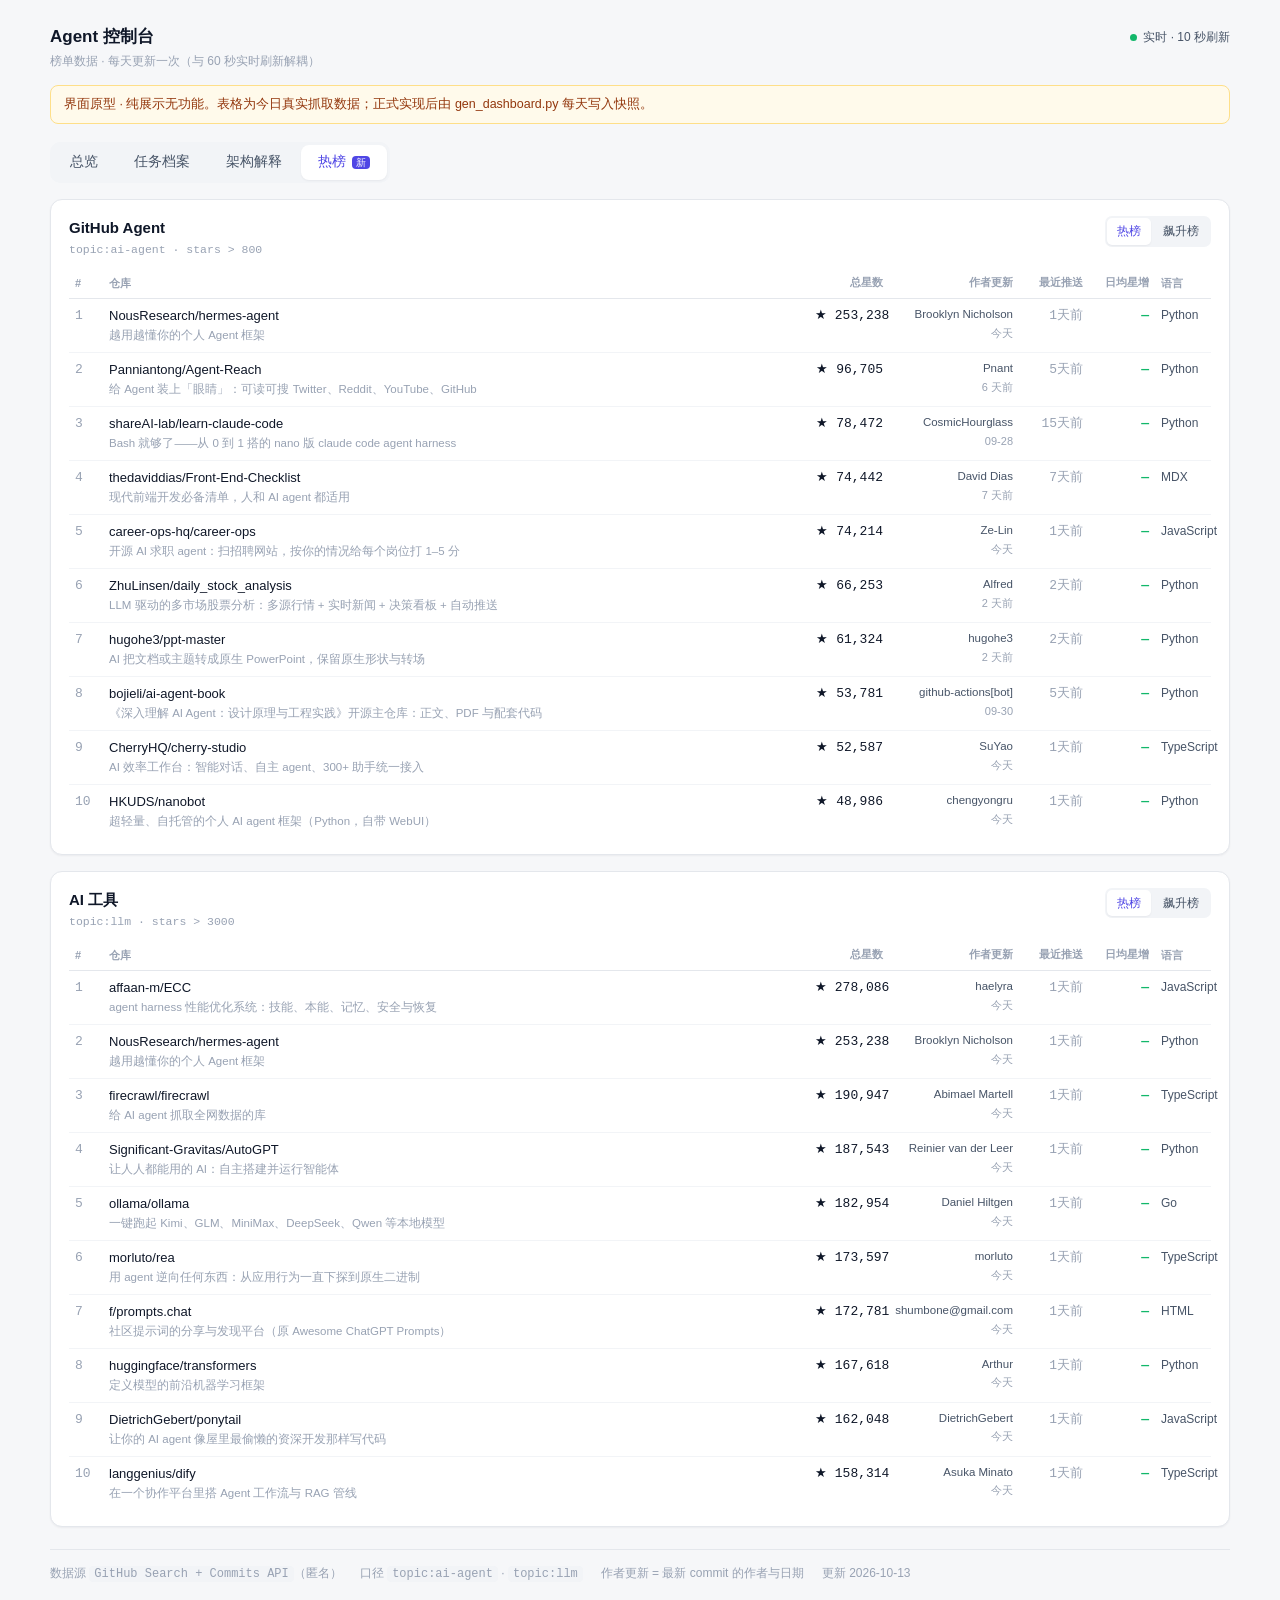
==== commit f08c1750: "prototype: update prototype/trending-mockup.html" ====
--- a/prototype/trending-mockup.html
+++ b/prototype/trending-mockup.html
@@ -1,120 +1,98 @@
 <!DOCTYPE html>
-<html lang="zh"><head><meta charset="utf-8"><meta name="viewport" content="width=device-width,initial-scale=1">
-<title>热榜模块 · 界面原型</title><style>
-:root{--bg:#f6f7f9;--surface:#fff;--surface-3:#f2f4f7;--border:#e4e7ec;--text:#0f1728;--text-2:#475467;
---text-3:#98a2b3;--accent:#4f46e5;--accent-soft:#eef2ff;--ok:#12b76a;--run:#f79009;--run-soft:#fffaeb;
---run-line:#fedf89;--r:12px;--r-sm:8px;--shadow:0 1px 2px rgba(16,24,40,.05);
---mono:ui-monospace,SFMono-Regular,"SF Mono",Menlo,Consolas,monospace;}
-*{box-sizing:border-box}
-body{margin:0;background:var(--bg);color:var(--text);padding:24px;
-font:13.5px/1.55 -apple-system,BlinkMacSystemFont,"Segoe UI",Roboto,"PingFang SC",sans-serif}
+<html lang="zh"><head><meta charset="utf-8"><meta name="viewport" content="width=device-width,initial-scale=1"><title>热榜模块 · 界面原型</title><style>*{box-sizing:border-box}
+body{margin:0;background:#f6f7f9;color:#0f1728;padding:24px;font:13.5px/1.55 -apple-system,BlinkMacSystemFont,"Segoe UI",Roboto,"PingFang SC",sans-serif}
 .wrap{max-width:1180px;margin:0 auto}
 .topbar{display:flex;align-items:center;gap:10px;font-size:17px}
 .brand-name{font-weight:600}.spacer{flex:1}
-.live{font-size:12px;color:var(--text-2);display:flex;align-items:center;gap:6px}
-.live i{width:7px;height:7px;border-radius:50%;background:var(--ok);display:block}
-.stamp{font-size:12px;color:var(--text-3);margin-top:2px}
-.proto{margin:14px 0 18px;padding:9px 13px;border:1px solid var(--run-line);background:var(--run-soft);
-color:#93370d;border-radius:var(--r-sm);font-size:12.5px}
-.seg{display:inline-flex;gap:2px;background:var(--surface-3);padding:3px;border-radius:10px;margin-bottom:16px}
-.seg button{border:0;background:none;font:inherit;font-size:13.5px;font-weight:500;color:var(--text-2);
-padding:7px 17px;border-radius:8px}
-.seg button.on{background:var(--surface);color:var(--accent);box-shadow:var(--shadow)}
-.seg button.new::after{content:"新";font-size:10px;background:var(--accent);color:#fff;border-radius:4px;
-padding:1px 4px;margin-left:6px}
+.live{font-size:12px;color:#475467;display:flex;align-items:center;gap:6px}
+.live i{width:7px;height:7px;border-radius:50%;background:#12b76a;display:block}
+.stamp{font-size:12px;color:#98a2b3;margin-top:2px}
+.proto{margin:14px 0 18px;padding:9px 13px;border:1px solid #fedf89;background:#fffaeb;color:#93370d;border-radius:8px;font-size:12.5px}
+.seg{display:inline-flex;gap:2px;background:#f2f4f7;padding:3px;border-radius:10px;margin-bottom:16px}
+.seg button{border:0;background:none;font:inherit;font-size:13.5px;font-weight:500;color:#475467;padding:7px 17px;border-radius:8px}
+.seg button.on{background:#fff;color:#4f46e5;box-shadow:0 1px 2px rgba(16,24,40,.05)}
+.seg button.new::after{content:"新";font-size:10px;background:#4f46e5;color:#fff;border-radius:4px;padding:1px 4px;margin-left:6px}
 .grid{display:grid;grid-template-columns:1fr;gap:16px}
-.grid>*{min-width:0}
-@media(max-width:900px){.grid{grid-template-columns:1fr}}
 .sr{position:absolute;opacity:0;pointer-events:none}
-.card{background:var(--surface);border:1px solid var(--border);border-radius:var(--r);
-padding:16px 18px;box-shadow:var(--shadow)}
+.card{background:#fff;border:1px solid #e4e7ec;border-radius:12px;padding:16px 18px;box-shadow:0 1px 2px rgba(16,24,40,.05)}
 .card-head{display:flex;align-items:flex-start;gap:12px;margin-bottom:10px}
 .card-head h2{font-size:15px;margin:0;font-weight:600}
-.sub{margin:2px 0 0;font-size:11.5px;color:var(--text-3);font-family:var(--mono)}
-.mini{margin-left:auto;display:flex;gap:2px;background:var(--surface-3);padding:2px;border-radius:7px}
-.mbtn{font-size:12px;color:var(--text-2);padding:4px 10px;border-radius:5px;cursor:pointer;user-select:none}
+.sub{margin:2px 0 0;font-size:11.5px;color:#98a2b3;font-family:ui-monospace,Menlo,monospace}
+.mini{margin-left:auto;display:flex;gap:2px;background:#f2f4f7;padding:2px;border-radius:7px}
+.mbtn{font-size:12px;color:#475467;padding:4px 10px;border-radius:5px;cursor:pointer;user-select:none}
 table{width:100%;border-collapse:collapse;font-size:13px;table-layout:fixed}
-th{text-align:left;font-size:11px;font-weight:600;color:var(--text-3);padding:6px;border-bottom:1px solid var(--border)}
-td{padding:7px 6px;border-bottom:1px solid var(--surface-3);vertical-align:top}
+th{text-align:left;font-size:11px;font-weight:600;color:#98a2b3;padding:6px;border-bottom:1px solid #e4e7ec}
+td{padding:7px 6px;border-bottom:1px solid #f2f4f7;vertical-align:top}
 tr:last-child td{border-bottom:0}
-.num{text-align:right;font-family:var(--mono);white-space:nowrap}
-.rk{width:26px;color:var(--text-3);font-family:var(--mono)}
-.nm a{color:var(--text);text-decoration:none;font-weight:500;display:block;overflow:hidden;
-text-overflow:ellipsis;white-space:nowrap}
-.ds{display:block;color:var(--text-3);font-size:11.5px;margin-top:1px;
-overflow:hidden;text-overflow:ellipsis;white-space:nowrap}
-
-.spd{color:var(--ok);font-weight:600}
-.mute{color:var(--text-3)}
-.lang{color:var(--text-2);font-size:12px}
+.num{text-align:right;font-family:ui-monospace,Menlo,monospace;white-space:nowrap}
+.rk{width:26px;color:#98a2b3;font-family:ui-monospace,Menlo,monospace}
+.nm a{color:#0f1728;text-decoration:none;font-weight:500;display:block;overflow:hidden;text-overflow:ellipsis;white-space:nowrap}
+.ds{display:block;color:#98a2b3;font-size:11.5px;margin-top:1px;overflow:hidden;text-overflow:ellipsis;white-space:nowrap}
+.spd{color:#12b76a;font-weight:600}
+.mute{color:#98a2b3}
+.aut{text-align:right}
+.au{display:block;color:#475467;font-size:11.5px;max-width:124px;overflow:hidden;text-overflow:ellipsis;white-space:nowrap}
+.ad{display:block;color:#98a2b3;font-size:11px;margin-top:1px}
+.lang{color:#475467;font-size:12px}
 .t-rise{display:none}
 #b1-r:checked~table .t-hot,#b2-r:checked~table .t-hot{display:none}
 #b1-r:checked~table .t-rise,#b2-r:checked~table .t-rise{display:table-row-group}
-#b1-h:checked~.card-head .mbtn[for="b1-h"],#b2-h:checked~.card-head .mbtn[for="b2-h"],
-#b1-r:checked~.card-head .mbtn[for="b1-r"],#b2-r:checked~.card-head .mbtn[for="b2-r"]
-{background:var(--surface);color:var(--accent);box-shadow:var(--shadow)}
-footer{margin-top:22px;padding-top:14px;border-top:1px solid var(--border);font-size:12px;
-color:var(--text-3);display:flex;gap:18px;flex-wrap:wrap}
-footer code{font-family:var(--mono);background:var(--surface-3);padding:1px 5px;border-radius:4px}
-</style></head>
+#b1-h:checked~.card-head .mbtn[for="b1-h"],#b2-h:checked~.card-head .mbtn[for="b2-h"],#b1-r:checked~.card-head .mbtn[for="b1-r"],#b2-r:checked~.card-head .mbtn[for="b2-r"]{background:#fff;color:#4f46e5;box-shadow:0 1px 2px rgba(16,24,40,.05)}
+footer{margin-top:22px;padding-top:14px;border-top:1px solid #e4e7ec;font-size:12px;color:#98a2b3;display:flex;gap:18px;flex-wrap:wrap}
+footer code{font-family:ui-monospace,Menlo,monospace;background:#f2f4f7;padding:1px 5px;border-radius:4px}</style></head>
 <body><div class="wrap">
-<div class="topbar"><span class="brand-name">Agent 控制台</span><span class="spacer"></span>
-<span class="live"><i></i>实时 · 10 秒刷新</span></div>
+<div class="topbar"><span class="brand-name">Agent 控制台</span><span class="spacer"></span><span class="live"><i></i>实时 · 10 秒刷新</span></div>
 <div class="stamp">榜单数据 · 每天更新一次（与 60 秒实时刷新解耦）</div>
 <div class="proto">界面原型 · 纯展示无功能。表格为今日真实抓取数据；正式实现后由 gen_dashboard.py 每天写入快照。</div>
-<div class="seg"><button>总览</button><button>任务档案</button><button>架构解释</button>
-<button class="on new">热榜</button></div>
+<div class="seg"><button>总览</button><button>任务档案</button><button>架构解释</button><button class="on new">热榜</button></div>
 <div class="grid"><section class="card">
 <input type="radio" name="b1" id="b1-h" checked class="sr">
 <input type="radio" name="b1" id="b1-r" class="sr">
-<div class="card-head"><div><h2>GitHub Agent</h2><p class="sub">topic:ai-agent · stars > 800</p></div>
-<div class="mini"><label for="b1-h" class="mbtn">热榜</label><label for="b1-r" class="mbtn">飙升榜</label></div></div>
-<table><colgroup><col style="width:34px"><col><col style="width:82px"><col style="width:76px"><col style="width:68px"><col style="width:64px"></colgroup>
-<thead><tr><th>#</th><th>仓库</th><th class="num">总星数</th><th class="num">最近推送</th><th class="num">日均星增</th><th>语言</th></tr></thead>
-<tbody class="t-hot"><tr><td class="rk">1</td><td class="nm"><a href="#">NousResearch/hermes-agent</a><span class="ds">越用越懂你的个人 Agent 框架</span></td><td class="num">★ 253,238</td><td class="num mute">1天前</td><td class="num spd">—</td><td class="lang">Python</td></tr>
-<tr><td class="rk">2</td><td class="nm"><a href="#">Panniantong/Agent-Reach</a><span class="ds">给 Agent 装上「眼睛」：可读可搜 Twitter、Reddit、YouTube、GitHub</span></td><td class="num">★ 96,705</td><td class="num mute">5天前</td><td class="num spd">—</td><td class="lang">Python</td></tr>
-<tr><td class="rk">3</td><td class="nm"><a href="#">shareAI-lab/learn-claude-code</a><span class="ds">Bash 就够了——从 0 到 1 搭的 nano 版 claude code agent harness</span></td><td class="num">★ 78,472</td><td class="num mute">15天前</td><td class="num spd">—</td><td class="lang">Python</td></tr>
-<tr><td class="rk">4</td><td class="nm"><a href="#">thedaviddias/Front-End-Checklist</a><span class="ds">现代前端开发必备清单，人和 AI agent 都适用</span></td><td class="num">★ 74,442</td><td class="num mute">7天前</td><td class="num spd">—</td><td class="lang">MDX</td></tr>
-<tr><td class="rk">5</td><td class="nm"><a href="#">career-ops-hq/career-ops</a><span class="ds">开源 AI 求职 agent：扫招聘网站，按你的情况给每个岗位打 1–5 分</span></td><td class="num">★ 74,214</td><td class="num mute">1天前</td><td class="num spd">—</td><td class="lang">JavaScript</td></tr>
-<tr><td class="rk">6</td><td class="nm"><a href="#">ZhuLinsen/daily_stock_analysis</a><span class="ds">LLM 驱动的多市场股票分析：多源行情 + 实时新闻 + 决策看板 + 自动推送</span></td><td class="num">★ 66,253</td><td class="num mute">2天前</td><td class="num spd">—</td><td class="lang">Python</td></tr>
-<tr><td class="rk">7</td><td class="nm"><a href="#">hugohe3/ppt-master</a><span class="ds">AI 把文档或主题转成原生 PowerPoint，保留原生形状与转场</span></td><td class="num">★ 61,324</td><td class="num mute">2天前</td><td class="num spd">—</td><td class="lang">Python</td></tr>
-<tr><td class="rk">8</td><td class="nm"><a href="#">bojieli/ai-agent-book</a><span class="ds">《深入理解 AI Agent：设计原理与工程实践》开源主仓库：正文、PDF 与配套代码</span></td><td class="num">★ 53,781</td><td class="num mute">5天前</td><td class="num spd">—</td><td class="lang">Python</td></tr>
-<tr><td class="rk">9</td><td class="nm"><a href="#">CherryHQ/cherry-studio</a><span class="ds">AI 效率工作台：智能对话、自主 agent、300+ 助手统一接入</span></td><td class="num">★ 52,587</td><td class="num mute">1天前</td><td class="num spd">—</td><td class="lang">TypeScript</td></tr>
-<tr><td class="rk">10</td><td class="nm"><a href="#">HKUDS/nanobot</a><span class="ds">超轻量、自托管的个人 AI agent 框架（Python，自带 WebUI）</span></td><td class="num">★ 48,986</td><td class="num mute">1天前</td><td class="num spd">—</td><td class="lang">Python</td></tr></tbody><tbody class="t-rise"><tr><td class="rk">1</td><td class="nm"><a href="#">QingYunA/answer-me-with-html</a><span class="ds">用一页可交互 HTML 回答复杂问题的 agent skill</span></td><td class="num">★ 3,206</td><td class="num mute">—</td><td class="num spd">291</td><td class="lang">JavaScript</td></tr>
-<tr><td class="rk">2</td><td class="nm"><a href="#">freestylefly/WeChatBridge</a><span class="ds">原生 macOS 工具：微信聊天记录一键转给 AI Agent 与 Obsidian</span></td><td class="num">★ 1,404</td><td class="num mute">—</td><td class="num spd">64</td><td class="lang">Swift</td></tr>
-<tr><td class="rk">3</td><td class="nm"><a href="#">jiwoochris/artex-ko</a><span class="ds">ARTEX 韩语版：AI 自主渗透测试框架</span></td><td class="num">★ 1,397</td><td class="num mute">—</td><td class="num spd">140</td><td class="lang">Go</td></tr>
-<tr><td class="rk">4</td><td class="nm"><a href="#">qiz029/dscode</a><span class="ds">DeepSeek 编码 agent harness：常驻 shell、超强子 agent、自动授权、Chrome MCP</span></td><td class="num">★ 1,028</td><td class="num mute">—</td><td class="num spd">32</td><td class="lang">JavaScript</td></tr>
-<tr><td class="rk">5</td><td class="nm"><a href="#">nano-muse/nanoMuse</a><span class="ds">开源个人 agent，覆盖你所有设备——一个有名字的 agent</span></td><td class="num">★ 1,018</td><td class="num mute">—</td><td class="num spd">51</td><td class="lang">Swift</td></tr>
-<tr><td class="rk">6</td><td class="nm"><a href="#">dmoshehun-prog/learn-from-materials</a><span class="ds">把 PDF、书籍与论文转成可追溯、可测验、可做笔记的学习网页</span></td><td class="num">★ 1,013</td><td class="num mute">—</td><td class="num spd">29</td><td class="lang">Python</td></tr>
-<tr><td class="rk">7</td><td class="nm"><a href="#">onehumanbeing/esp32-iphone-agent</a><span class="ds">用 7 美元 ESP32 让大模型操控真 iPhone：AirPlay 当眼，USB HID 当手</span></td><td class="num">★ 960</td><td class="num mute">—</td><td class="num spd">480</td><td class="lang">Python</td></tr>
-<tr><td class="rk">8</td><td class="nm"><a href="#">rociiu/talorys</a><span class="ds">部署在你自己的 Cloudflare 里的个人 agent：对话、记忆、任务、笔记与定时</span></td><td class="num">★ 918</td><td class="num mute">—</td><td class="num spd">306</td><td class="lang">TypeScript</td></tr>
-<tr><td class="rk">9</td><td class="nm"><a href="#">JourniOne-ai/JourniOne-Planning-Skills</a><span class="ds">旅行规划 skill：从灵感与逐日路线，到带地图的可分享旅行日志</span></td><td class="num">★ 828</td><td class="num mute">—</td><td class="num spd">31</td><td class="lang">JavaScript</td></tr>
-<tr><td class="rk">10</td><td class="nm"><a href="#">MichaelKinsy/PiG</a><span class="ds">Pi 的 Go 语言忠实移植版</span></td><td class="num">★ 586</td><td class="num mute">—</td><td class="num spd">23</td><td class="lang">Go</td></tr></tbody></table></section><section class="card">
+<div class="card-head"><div><h2>GitHub Agent</h2><p class="sub">topic:ai-agent · stars > 800</p></div><div class="mini"><label for="b1-h" class="mbtn">热榜</label><label for="b1-r" class="mbtn">飙升榜</label></div></div>
+<table><colgroup><col style="width:34px"><col><col style="width:80px"><col style="width:130px"><col style="width:70px"><col style="width:66px"><col style="width:56px"></colgroup>
+<thead><tr><th>#</th><th>仓库</th><th class="num">总星数</th><th class="num">作者更新</th><th class="num">最近推送</th><th class="num">日均星增</th><th>语言</th></tr></thead>
+<tbody class="t-hot"><tr><td class="rk">1</td><td class="nm"><a href="#">NousResearch/hermes-agent</a><span class="ds">越用越懂你的个人 Agent 框架</span></td><td class="num">★ 253,238</td><td class="aut"><span class="au" title="Brooklyn Nicholson">Brooklyn Nicholson</span><span class="ad">今天</span></td><td class="num mute">1天前</td><td class="num spd">—</td><td class="lang">Python</td></tr>
+<tr><td class="rk">2</td><td class="nm"><a href="#">Panniantong/Agent-Reach</a><span class="ds">给 Agent 装上「眼睛」：可读可搜 Twitter、Reddit、YouTube、GitHub</span></td><td class="num">★ 96,705</td><td class="aut"><span class="au" title="Pnant">Pnant</span><span class="ad">6 天前</span></td><td class="num mute">5天前</td><td class="num spd">—</td><td class="lang">Python</td></tr>
+<tr><td class="rk">3</td><td class="nm"><a href="#">shareAI-lab/learn-claude-code</a><span class="ds">Bash 就够了——从 0 到 1 搭的 nano 版 claude code agent harness</span></td><td class="num">★ 78,472</td><td class="aut"><span class="au" title="CosmicHourglass">CosmicHourglass</span><span class="ad">09-28</span></td><td class="num mute">15天前</td><td class="num spd">—</td><td class="lang">Python</td></tr>
+<tr><td class="rk">4</td><td class="nm"><a href="#">thedaviddias/Front-End-Checklist</a><span class="ds">现代前端开发必备清单，人和 AI agent 都适用</span></td><td class="num">★ 74,442</td><td class="aut"><span class="au" title="David Dias">David Dias</span><span class="ad">7 天前</span></td><td class="num mute">7天前</td><td class="num spd">—</td><td class="lang">MDX</td></tr>
+<tr><td class="rk">5</td><td class="nm"><a href="#">career-ops-hq/career-ops</a><span class="ds">开源 AI 求职 agent：扫招聘网站，按你的情况给每个岗位打 1–5 分</span></td><td class="num">★ 74,214</td><td class="aut"><span class="au" title="Ze-Lin">Ze-Lin</span><span class="ad">今天</span></td><td class="num mute">1天前</td><td class="num spd">—</td><td class="lang">JavaScript</td></tr>
+<tr><td class="rk">6</td><td class="nm"><a href="#">ZhuLinsen/daily_stock_analysis</a><span class="ds">LLM 驱动的多市场股票分析：多源行情 + 实时新闻 + 决策看板 + 自动推送</span></td><td class="num">★ 66,253</td><td class="aut"><span class="au" title="Alfred">Alfred</span><span class="ad">2 天前</span></td><td class="num mute">2天前</td><td class="num spd">—</td><td class="lang">Python</td></tr>
+<tr><td class="rk">7</td><td class="nm"><a href="#">hugohe3/ppt-master</a><span class="ds">AI 把文档或主题转成原生 PowerPoint，保留原生形状与转场</span></td><td class="num">★ 61,324</td><td class="aut"><span class="au" title="hugohe3">hugohe3</span><span class="ad">2 天前</span></td><td class="num mute">2天前</td><td class="num spd">—</td><td class="lang">Python</td></tr>
+<tr><td class="rk">8</td><td class="nm"><a href="#">bojieli/ai-agent-book</a><span class="ds">《深入理解 AI Agent：设计原理与工程实践》开源主仓库：正文、PDF 与配套代码</span></td><td class="num">★ 53,781</td><td class="aut"><span class="au" title="github-actions[bot]">github-actions[bot]</span><span class="ad">09-30</span></td><td class="num mute">5天前</td><td class="num spd">—</td><td class="lang">Python</td></tr>
+<tr><td class="rk">9</td><td class="nm"><a href="#">CherryHQ/cherry-studio</a><span class="ds">AI 效率工作台：智能对话、自主 agent、300+ 助手统一接入</span></td><td class="num">★ 52,587</td><td class="aut"><span class="au" title="SuYao">SuYao</span><span class="ad">今天</span></td><td class="num mute">1天前</td><td class="num spd">—</td><td class="lang">TypeScript</td></tr>
+<tr><td class="rk">10</td><td class="nm"><a href="#">HKUDS/nanobot</a><span class="ds">超轻量、自托管的个人 AI agent 框架（Python，自带 WebUI）</span></td><td class="num">★ 48,986</td><td class="aut"><span class="au" title="chengyongru">chengyongru</span><span class="ad">今天</span></td><td class="num mute">1天前</td><td class="num spd">—</td><td class="lang">Python</td></tr></tbody><tbody class="t-rise"><tr><td class="rk">1</td><td class="nm"><a href="#">QingYunA/answer-me-with-html</a><span class="ds">用一页可交互 HTML 回答复杂问题的 agent skill</span></td><td class="num">★ 3,206</td><td class="aut"><span class="au" title="Cyan">Cyan</span><span class="ad">今天</span></td><td class="num mute">—</td><td class="num spd">291</td><td class="lang">JavaScript</td></tr>
+<tr><td class="rk">2</td><td class="nm"><a href="#">freestylefly/WeChatBridge</a><span class="ds">原生 macOS 工具：微信聊天记录一键转给 AI Agent 与 Obsidian</span></td><td class="num">★ 1,404</td><td class="aut"><span class="au" title="向明">向明</span><span class="ad">7 天前</span></td><td class="num mute">—</td><td class="num spd">64</td><td class="lang">Swift</td></tr>
+<tr><td class="rk">3</td><td class="nm"><a href="#">jiwoochris/artex-ko</a><span class="ds">ARTEX 韩语版：AI 自主渗透测试框架</span></td><td class="num">★ 1,397</td><td class="aut"><span class="au" title="Jiwoo Chris Jung">Jiwoo Chris Jung</span><span class="ad">今天</span></td><td class="num mute">—</td><td class="num spd">140</td><td class="lang">Go</td></tr>
+<tr><td class="rk">4</td><td class="nm"><a href="#">qiz029/dscode</a><span class="ds">DeepSeek 编码 agent harness：常驻 shell、超强子 agent、自动授权、Chrome MCP</span></td><td class="num">★ 1,028</td><td class="aut"><span class="au" title="todd.zheng">todd.zheng</span><span class="ad">今天</span></td><td class="num mute">—</td><td class="num spd">32</td><td class="lang">JavaScript</td></tr>
+<tr><td class="rk">5</td><td class="nm"><a href="#">nano-muse/nanoMuse</a><span class="ds">开源个人 agent，覆盖你所有设备——一个有名字的 agent</span></td><td class="num">★ 1,018</td><td class="aut"><span class="au" title="Guangyi Liu">Guangyi Liu</span><span class="ad">今天</span></td><td class="num mute">—</td><td class="num spd">51</td><td class="lang">Swift</td></tr>
+<tr><td class="rk">6</td><td class="nm"><a href="#">dmoshehun-prog/learn-from-materials</a><span class="ds">把 PDF、书籍与论文转成可追溯、可测验、可做笔记的学习网页</span></td><td class="num">★ 1,013</td><td class="aut"><span class="au" title="dmoshehun-prog">dmoshehun-prog</span><span class="ad">6 天前</span></td><td class="num mute">—</td><td class="num spd">29</td><td class="lang">Python</td></tr>
+<tr><td class="rk">7</td><td class="nm"><a href="#">onehumanbeing/esp32-iphone-agent</a><span class="ds">用 7 美元 ESP32 让大模型操控真 iPhone：AirPlay 当眼，USB HID 当手</span></td><td class="num">★ 960</td><td class="aut"><span class="au" title="Henry">Henry</span><span class="ad">今天</span></td><td class="num mute">—</td><td class="num spd">480</td><td class="lang">Python</td></tr>
+<tr><td class="rk">8</td><td class="nm"><a href="#">rociiu/talorys</a><span class="ds">部署在你自己的 Cloudflare 里的个人 agent：对话、记忆、任务、笔记与定时</span></td><td class="num">★ 918</td><td class="aut"><span class="au" title="Roc Yu">Roc Yu</span><span class="ad">今天</span></td><td class="num mute">—</td><td class="num spd">306</td><td class="lang">TypeScript</td></tr>
+<tr><td class="rk">9</td><td class="nm"><a href="#">JourniOne-ai/JourniOne-Planning-Skills</a><span class="ds">旅行规划 skill：从灵感与逐日路线，到带地图的可分享旅行日志</span></td><td class="num">★ 828</td><td class="aut"><span class="au" title="康皓铭">康皓铭</span><span class="ad">2 天前</span></td><td class="num mute">—</td><td class="num spd">31</td><td class="lang">JavaScript</td></tr>
+<tr><td class="rk">10</td><td class="nm"><a href="#">MichaelKinsy/PiG</a><span class="ds">Pi 的 Go 语言忠实移植版</span></td><td class="num">★ 586</td><td class="aut"><span class="au" title="Michael Kinsy">Michael Kinsy</span><span class="ad">今天</span></td><td class="num mute">—</td><td class="num spd">23</td><td class="lang">Go</td></tr></tbody></table></section><section class="card">
 <input type="radio" name="b2" id="b2-h" checked class="sr">
 <input type="radio" name="b2" id="b2-r" class="sr">
-<div class="card-head"><div><h2>AI 工具</h2><p class="sub">topic:llm · stars > 3000</p></div>
-<div class="mini"><label for="b2-h" class="mbtn">热榜</label><label for="b2-r" class="mbtn">飙升榜</label></div></div>
-<table><colgroup><col style="width:34px"><col><col style="width:82px"><col style="width:76px"><col style="width:68px"><col style="width:64px"></colgroup>
-<thead><tr><th>#</th><th>仓库</th><th class="num">总星数</th><th class="num">最近推送</th><th class="num">日均星增</th><th>语言</th></tr></thead>
-<tbody class="t-hot"><tr><td class="rk">1</td><td class="nm"><a href="#">affaan-m/ECC</a><span class="ds">agent harness 性能优化系统：技能、本能、记忆、安全与恢复</span></td><td class="num">★ 278,086</td><td class="num mute">1天前</td><td class="num spd">—</td><td class="lang">JavaScript</td></tr>
-<tr><td class="rk">2</td><td class="nm"><a href="#">NousResearch/hermes-agent</a><span class="ds">越用越懂你的个人 Agent 框架</span></td><td class="num">★ 253,238</td><td class="num mute">1天前</td><td class="num spd">—</td><td class="lang">Python</td></tr>
-<tr><td class="rk">3</td><td class="nm"><a href="#">firecrawl/firecrawl</a><span class="ds">给 AI agent 抓取全网数据的库</span></td><td class="num">★ 190,947</td><td class="num mute">1天前</td><td class="num spd">—</td><td class="lang">TypeScript</td></tr>
-<tr><td class="rk">4</td><td class="nm"><a href="#">Significant-Gravitas/AutoGPT</a><span class="ds">让人人都能用的 AI：自主搭建并运行智能体</span></td><td class="num">★ 187,543</td><td class="num mute">1天前</td><td class="num spd">—</td><td class="lang">Python</td></tr>
-<tr><td class="rk">5</td><td class="nm"><a href="#">ollama/ollama</a><span class="ds">一键跑起 Kimi、GLM、MiniMax、DeepSeek、Qwen 等本地模型</span></td><td class="num">★ 182,954</td><td class="num mute">1天前</td><td class="num spd">—</td><td class="lang">Go</td></tr>
-<tr><td class="rk">6</td><td class="nm"><a href="#">morluto/rea</a><span class="ds">用 agent 逆向任何东西：从应用行为一直下探到原生二进制</span></td><td class="num">★ 173,597</td><td class="num mute">1天前</td><td class="num spd">—</td><td class="lang">TypeScript</td></tr>
-<tr><td class="rk">7</td><td class="nm"><a href="#">f/prompts.chat</a><span class="ds">社区提示词的分享与发现平台（原 Awesome ChatGPT Prompts）</span></td><td class="num">★ 172,781</td><td class="num mute">1天前</td><td class="num spd">—</td><td class="lang">HTML</td></tr>
-<tr><td class="rk">8</td><td class="nm"><a href="#">huggingface/transformers</a><span class="ds">定义模型的前沿机器学习框架</span></td><td class="num">★ 167,618</td><td class="num mute">1天前</td><td class="num spd">—</td><td class="lang">Python</td></tr>
-<tr><td class="rk">9</td><td class="nm"><a href="#">DietrichGebert/ponytail</a><span class="ds">让你的 AI agent 像屋里最偷懒的资深开发那样写代码</span></td><td class="num">★ 162,048</td><td class="num mute">1天前</td><td class="num spd">—</td><td class="lang">JavaScript</td></tr>
-<tr><td class="rk">10</td><td class="nm"><a href="#">langgenius/dify</a><span class="ds">在一个协作平台里搭 Agent 工作流与 RAG 管线</span></td><td class="num">★ 158,314</td><td class="num mute">1天前</td><td class="num spd">—</td><td class="lang">TypeScript</td></tr></tbody><tbody class="t-rise"><tr><td class="rk">1</td><td class="nm"><a href="#">Ebony-Vinyl/dsh-our-free-model</a><span class="ds">给 dsh 装个插件，免登录免 Key 免费用 DeepSeek V4.1、Kimi K3 等前沿模型</span></td><td class="num">★ 12,622</td><td class="num mute">—</td><td class="num spd">664</td><td class="lang">JavaScript</td></tr>
-<tr><td class="rk">2</td><td class="nm"><a href="#">yetone/magpie</a><span class="ds">菜单栏统管各家模型：Codex 跑 DeepSeek、Claude Code 跑 Kimi</span></td><td class="num">★ 10,784</td><td class="num mute">—</td><td class="num spd">539</td><td class="lang">Go</td></tr>
-<tr><td class="rk">3</td><td class="nm"><a href="#">jev-chat/jev-chat-jarvis</a><span class="ds">聊天决策助手：回复前先读聊天，判断意图与风险</span></td><td class="num">★ 7,683</td><td class="num mute">—</td><td class="num spd">349</td><td class="lang">Kotlin</td></tr>
-<tr><td class="rk">4</td><td class="nm"><a href="#">KKKKhazix/AIHOT</a><span class="ds">自己找热点、自己写日报的网站框架，换个信源就是你的行业热点站</span></td><td class="num">★ 7,433</td><td class="num mute">—</td><td class="num spd">496</td><td class="lang">TypeScript</td></tr>
-<tr><td class="rk">5</td><td class="nm"><a href="#">QingYunA/answer-me-with-html</a><span class="ds">用一页可交互 HTML 回答复杂问题的 agent skill</span></td><td class="num">★ 3,206</td><td class="num mute">—</td><td class="num spd">291</td><td class="lang">JavaScript</td></tr>
-<tr><td class="rk">6</td><td class="nm"><a href="#">LosaLosSantos/aurelio-finance</a><span class="ds">开源个人记账 app，带 AI 财务顾问：净值与投资追踪</span></td><td class="num">★ 3,045</td><td class="num mute">—</td><td class="num spd">435</td><td class="lang">Python</td></tr>
-<tr><td class="rk">7</td><td class="nm"><a href="#">yibie/awesome-jev</a><span class="ds">基于 Jev 的公开项目、集成与讨论精选列表</span></td><td class="num">★ 2,305</td><td class="num mute">—</td><td class="num spd">89</td><td class="lang">Python</td></tr>
-<tr><td class="rk">8</td><td class="nm"><a href="#">nanaism/yomiyasu</a><span class="ds">把 AI 生成的日文润色成自然日文的 agent skill</span></td><td class="num">★ 1,926</td><td class="num mute">—</td><td class="num spd">148</td><td class="lang">Python</td></tr>
-<tr><td class="rk">9</td><td class="nm"><a href="#">bilibili/Index-Translate</a><span class="ds">哔哩哔哩多语种、多模态翻译模型家族</span></td><td class="num">★ 1,440</td><td class="num mute">—</td><td class="num spd">51</td><td class="lang">Python</td></tr>
-<tr><td class="rk">10</td><td class="nm"><a href="#">jiwoochris/artex-ko</a><span class="ds">ARTEX 韩语版：AI 自主渗透测试框架</span></td><td class="num">★ 1,397</td><td class="num mute">—</td><td class="num spd">140</td><td class="lang">Go</td></tr></tbody></table></section></div><span>数据源 <code>GitHub Search API</code>（匿名）</span>
-<span>口径 <code>topic:ai-agent</code> · <code>topic:llm</code></span>
-<span>热榜 = 星数存量 · 飙升榜 = 日均星增</span><span>更新 2026-10-13</span></footer>
+<div class="card-head"><div><h2>AI 工具</h2><p class="sub">topic:llm · stars > 3000</p></div><div class="mini"><label for="b2-h" class="mbtn">热榜</label><label for="b2-r" class="mbtn">飙升榜</label></div></div>
+<table><colgroup><col style="width:34px"><col><col style="width:80px"><col style="width:130px"><col style="width:70px"><col style="width:66px"><col style="width:56px"></colgroup>
+<thead><tr><th>#</th><th>仓库</th><th class="num">总星数</th><th class="num">作者更新</th><th class="num">最近推送</th><th class="num">日均星增</th><th>语言</th></tr></thead>
+<tbody class="t-hot"><tr><td class="rk">1</td><td class="nm"><a href="#">affaan-m/ECC</a><span class="ds">agent harness 性能优化系统：技能、本能、记忆、安全与恢复</span></td><td class="num">★ 278,086</td><td class="aut"><span class="au" title="haelyra">haelyra</span><span class="ad">今天</span></td><td class="num mute">1天前</td><td class="num spd">—</td><td class="lang">JavaScript</td></tr>
+<tr><td class="rk">2</td><td class="nm"><a href="#">NousResearch/hermes-agent</a><span class="ds">越用越懂你的个人 Agent 框架</span></td><td class="num">★ 253,238</td><td class="aut"><span class="au" title="Brooklyn Nicholson">Brooklyn Nicholson</span><span class="ad">今天</span></td><td class="num mute">1天前</td><td class="num spd">—</td><td class="lang">Python</td></tr>
+<tr><td class="rk">3</td><td class="nm"><a href="#">firecrawl/firecrawl</a><span class="ds">给 AI agent 抓取全网数据的库</span></td><td class="num">★ 190,947</td><td class="aut"><span class="au" title="Abimael Martell">Abimael Martell</span><span class="ad">今天</span></td><td class="num mute">1天前</td><td class="num spd">—</td><td class="lang">TypeScript</td></tr>
+<tr><td class="rk">4</td><td class="nm"><a href="#">Significant-Gravitas/AutoGPT</a><span class="ds">让人人都能用的 AI：自主搭建并运行智能体</span></td><td class="num">★ 187,543</td><td class="aut"><span class="au" title="Reinier van der Leer">Reinier van der Leer</span><span class="ad">今天</span></td><td class="num mute">1天前</td><td class="num spd">—</td><td class="lang">Python</td></tr>
+<tr><td class="rk">5</td><td class="nm"><a href="#">ollama/ollama</a><span class="ds">一键跑起 Kimi、GLM、MiniMax、DeepSeek、Qwen 等本地模型</span></td><td class="num">★ 182,954</td><td class="aut"><span class="au" title="Daniel Hiltgen">Daniel Hiltgen</span><span class="ad">今天</span></td><td class="num mute">1天前</td><td class="num spd">—</td><td class="lang">Go</td></tr>
+<tr><td class="rk">6</td><td class="nm"><a href="#">morluto/rea</a><span class="ds">用 agent 逆向任何东西：从应用行为一直下探到原生二进制</span></td><td class="num">★ 173,597</td><td class="aut"><span class="au" title="morluto">morluto</span><span class="ad">今天</span></td><td class="num mute">1天前</td><td class="num spd">—</td><td class="lang">TypeScript</td></tr>
+<tr><td class="rk">7</td><td class="nm"><a href="#">f/prompts.chat</a><span class="ds">社区提示词的分享与发现平台（原 Awesome ChatGPT Prompts）</span></td><td class="num">★ 172,781</td><td class="aut"><span class="au" title="shumbone@gmail.com">shumbone@gmail.com</span><span class="ad">今天</span></td><td class="num mute">1天前</td><td class="num spd">—</td><td class="lang">HTML</td></tr>
+<tr><td class="rk">8</td><td class="nm"><a href="#">huggingface/transformers</a><span class="ds">定义模型的前沿机器学习框架</span></td><td class="num">★ 167,618</td><td class="aut"><span class="au" title="Arthur">Arthur</span><span class="ad">今天</span></td><td class="num mute">1天前</td><td class="num spd">—</td><td class="lang">Python</td></tr>
+<tr><td class="rk">9</td><td class="nm"><a href="#">DietrichGebert/ponytail</a><span class="ds">让你的 AI agent 像屋里最偷懒的资深开发那样写代码</span></td><td class="num">★ 162,048</td><td class="aut"><span class="au" title="DietrichGebert">DietrichGebert</span><span class="ad">今天</span></td><td class="num mute">1天前</td><td class="num spd">—</td><td class="lang">JavaScript</td></tr>
+<tr><td class="rk">10</td><td class="nm"><a href="#">langgenius/dify</a><span class="ds">在一个协作平台里搭 Agent 工作流与 RAG 管线</span></td><td class="num">★ 158,314</td><td class="aut"><span class="au" title="Asuka Minato">Asuka Minato</span><span class="ad">今天</span></td><td class="num mute">1天前</td><td class="num spd">—</td><td class="lang">TypeScript</td></tr></tbody><tbody class="t-rise"><tr><td class="rk">1</td><td class="nm"><a href="#">Ebony-Vinyl/dsh-our-free-model</a><span class="ds">给 dsh 装个插件，免登录免 Key 免费用 DeepSeek V4.1、Kimi K3 等前沿模型</span></td><td class="num">★ 12,622</td><td class="aut"><span class="au" title="zixin947">zixin947</span><span class="ad">今天</span></td><td class="num mute">—</td><td class="num spd">664</td><td class="lang">JavaScript</td></tr>
+<tr><td class="rk">2</td><td class="nm"><a href="#">yetone/magpie</a><span class="ds">菜单栏统管各家模型：Codex 跑 DeepSeek、Claude Code 跑 Kimi</span></td><td class="num">★ 10,784</td><td class="aut"><span class="au" title="yetone">yetone</span><span class="ad">今天</span></td><td class="num mute">—</td><td class="num spd">539</td><td class="lang">Go</td></tr>
+<tr><td class="rk">3</td><td class="nm"><a href="#">jev-chat/jev-chat-jarvis</a><span class="ds">聊天决策助手：回复前先读聊天，判断意图与风险</span></td><td class="num">★ 7,683</td><td class="aut"><span class="au" title="Finderchangchang">Finderchangchang</span><span class="ad">7 天前</span></td><td class="num mute">—</td><td class="num spd">349</td><td class="lang">Kotlin</td></tr>
+<tr><td class="rk">4</td><td class="nm"><a href="#">KKKKhazix/AIHOT</a><span class="ds">自己找热点、自己写日报的网站框架，换个信源就是你的行业热点站</span></td><td class="num">★ 7,433</td><td class="aut"><span class="au" title="数字生命卡兹克">数字生命卡兹克</span><span class="ad">今天</span></td><td class="num mute">—</td><td class="num spd">496</td><td class="lang">TypeScript</td></tr>
+<tr><td class="rk">5</td><td class="nm"><a href="#">QingYunA/answer-me-with-html</a><span class="ds">用一页可交互 HTML 回答复杂问题的 agent skill</span></td><td class="num">★ 3,206</td><td class="aut"><span class="au" title="Cyan">Cyan</span><span class="ad">今天</span></td><td class="num mute">—</td><td class="num spd">291</td><td class="lang">JavaScript</td></tr>
+<tr><td class="rk">6</td><td class="nm"><a href="#">LosaLosSantos/aurelio-finance</a><span class="ds">开源个人记账 app，带 AI 财务顾问：净值与投资追踪</span></td><td class="num">★ 3,045</td><td class="aut"><span class="au" title="LosaLosSantos">LosaLosSantos</span><span class="ad">今天</span></td><td class="num mute">—</td><td class="num spd">435</td><td class="lang">Python</td></tr>
+<tr><td class="rk">7</td><td class="nm"><a href="#">yibie/awesome-jev</a><span class="ds">基于 Jev 的公开项目、集成与讨论精选列表</span></td><td class="num">★ 2,305</td><td class="aut"><span class="au" title="yibie">yibie</span><span class="ad">今天</span></td><td class="num mute">—</td><td class="num spd">89</td><td class="lang">Python</td></tr>
+<tr><td class="rk">8</td><td class="nm"><a href="#">nanaism/yomiyasu</a><span class="ds">把 AI 生成的日文润色成自然日文的 agent skill</span></td><td class="num">★ 1,926</td><td class="aut"><span class="au" title="大賀 愛一郎（oga_aiichiro）">大賀 愛一郎（oga_aiichiro）</span><span class="ad">今天</span></td><td class="num mute">—</td><td class="num spd">148</td><td class="lang">Python</td></tr>
+<tr><td class="rk">9</td><td class="nm"><a href="#">bilibili/Index-Translate</a><span class="ds">哔哩哔哩多语种、多模态翻译模型家族</span></td><td class="num">★ 1,440</td><td class="aut"><span class="au" title="Misono Mayu">Misono Mayu</span><span class="ad">今天</span></td><td class="num mute">—</td><td class="num spd">51</td><td class="lang">Python</td></tr>
+<tr><td class="rk">10</td><td class="nm"><a href="#">jiwoochris/artex-ko</a><span class="ds">ARTEX 韩语版：AI 自主渗透测试框架</span></td><td class="num">★ 1,397</td><td class="aut"><span class="au" title="Jiwoo Chris Jung">Jiwoo Chris Jung</span><span class="ad">今天</span></td><td class="num mute">—</td><td class="num spd">140</td><td class="lang">Go</td></tr></tbody></table></section></div>
+<footer><span>数据源 <code>GitHub Search + Commits API</code>（匿名）</span><span>口径 <code>topic:ai-agent</code> · <code>topic:llm</code></span><span>作者更新 = 最新 commit 的作者与日期</span><span>更新 2026-10-13</span></footer>
 </div></body></html>
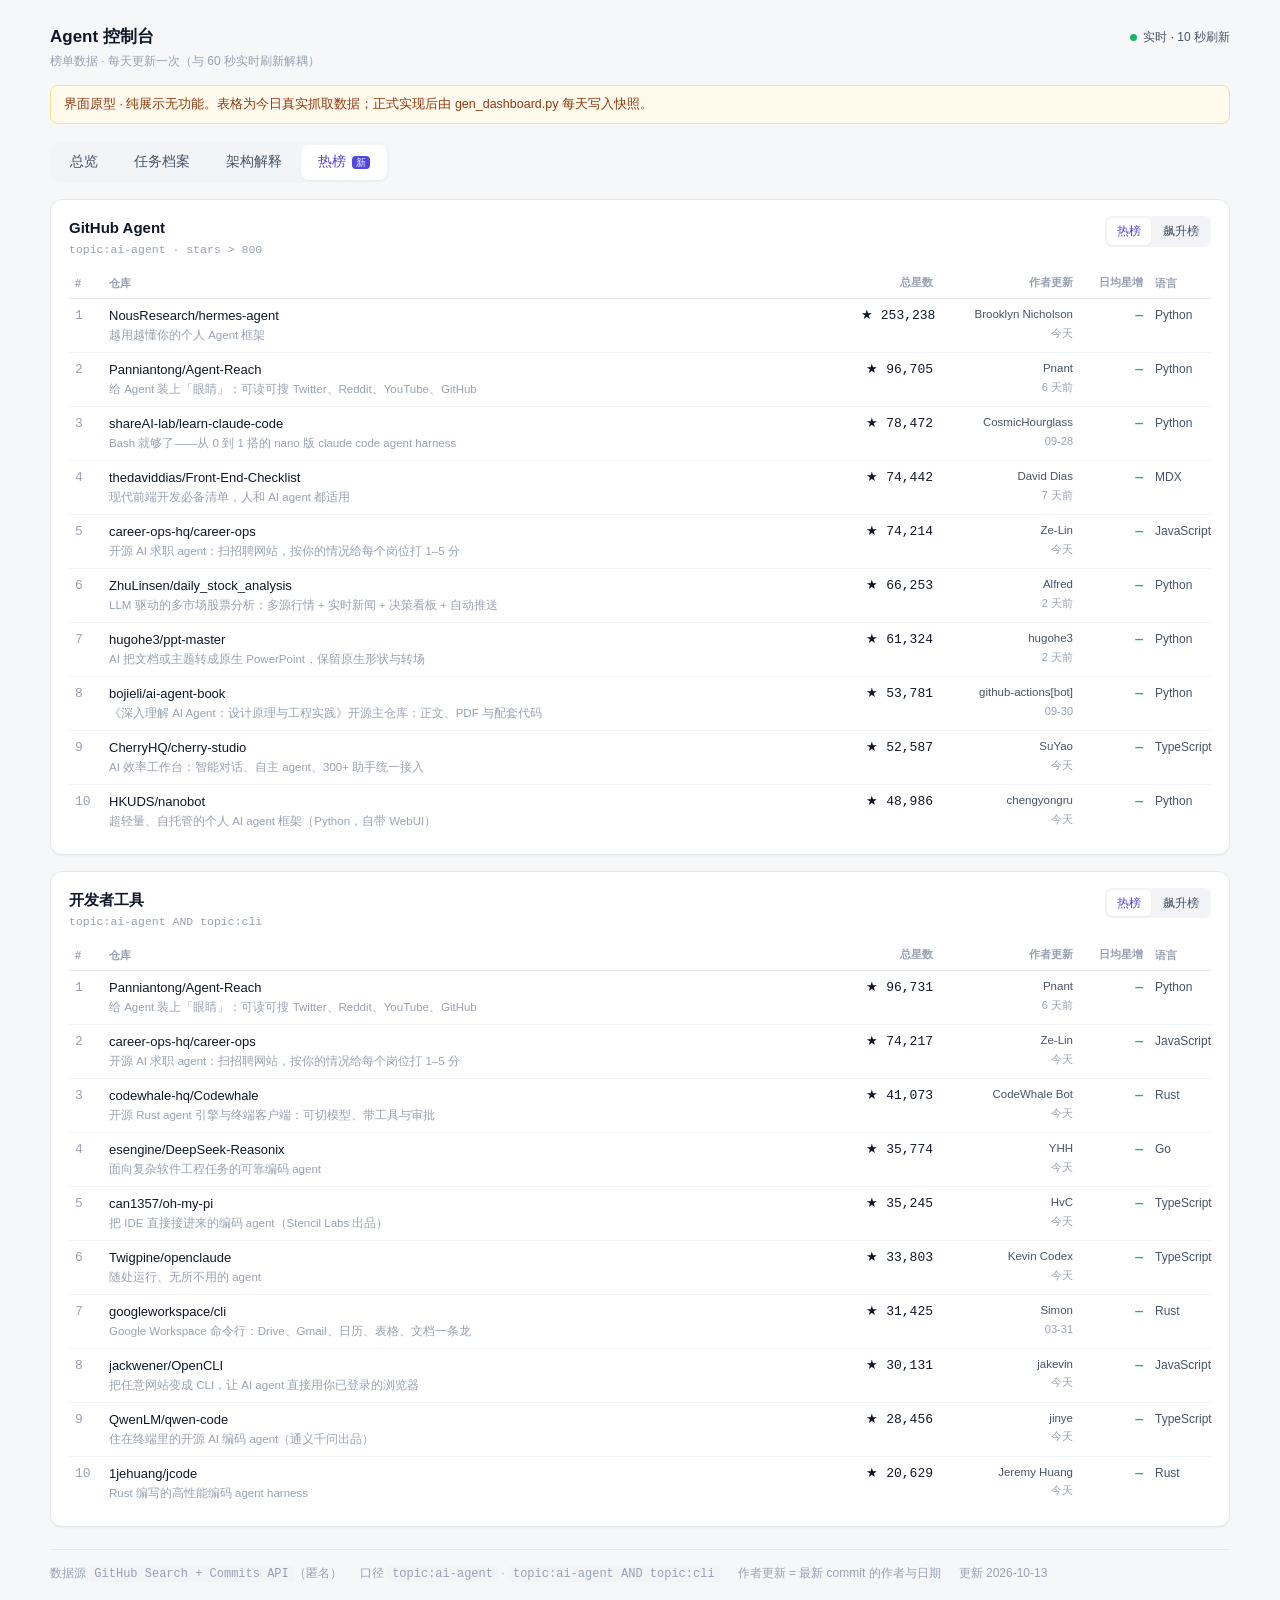
==== commit 844c6105: "prototype: update prototype/trending-mockup.html" ====
--- a/prototype/trending-mockup.html
+++ b/prototype/trending-mockup.html
@@ -29,9 +29,8 @@
 .nm a{color:#0f1728;text-decoration:none;font-weight:500;display:block;overflow:hidden;text-overflow:ellipsis;white-space:nowrap}
 .ds{display:block;color:#98a2b3;font-size:11.5px;margin-top:1px;overflow:hidden;text-overflow:ellipsis;white-space:nowrap}
 .spd{color:#12b76a;font-weight:600}
-.mute{color:#98a2b3}
 .aut{text-align:right}
-.au{display:block;color:#475467;font-size:11.5px;max-width:124px;overflow:hidden;text-overflow:ellipsis;white-space:nowrap}
+.au{display:block;color:#475467;font-size:11.5px;max-width:134px;overflow:hidden;text-overflow:ellipsis;white-space:nowrap}
 .ad{display:block;color:#98a2b3;font-size:11px;margin-top:1px}
 .lang{color:#475467;font-size:12px}
 .t-rise{display:none}
@@ -49,50 +48,50 @@
 <input type="radio" name="b1" id="b1-h" checked class="sr">
 <input type="radio" name="b1" id="b1-r" class="sr">
 <div class="card-head"><div><h2>GitHub Agent</h2><p class="sub">topic:ai-agent · stars > 800</p></div><div class="mini"><label for="b1-h" class="mbtn">热榜</label><label for="b1-r" class="mbtn">飙升榜</label></div></div>
-<table><colgroup><col style="width:34px"><col><col style="width:80px"><col style="width:130px"><col style="width:70px"><col style="width:66px"><col style="width:56px"></colgroup>
-<thead><tr><th>#</th><th>仓库</th><th class="num">总星数</th><th class="num">作者更新</th><th class="num">最近推送</th><th class="num">日均星增</th><th>语言</th></tr></thead>
-<tbody class="t-hot"><tr><td class="rk">1</td><td class="nm"><a href="#">NousResearch/hermes-agent</a><span class="ds">越用越懂你的个人 Agent 框架</span></td><td class="num">★ 253,238</td><td class="aut"><span class="au" title="Brooklyn Nicholson">Brooklyn Nicholson</span><span class="ad">今天</span></td><td class="num mute">1天前</td><td class="num spd">—</td><td class="lang">Python</td></tr>
-<tr><td class="rk">2</td><td class="nm"><a href="#">Panniantong/Agent-Reach</a><span class="ds">给 Agent 装上「眼睛」：可读可搜 Twitter、Reddit、YouTube、GitHub</span></td><td class="num">★ 96,705</td><td class="aut"><span class="au" title="Pnant">Pnant</span><span class="ad">6 天前</span></td><td class="num mute">5天前</td><td class="num spd">—</td><td class="lang">Python</td></tr>
-<tr><td class="rk">3</td><td class="nm"><a href="#">shareAI-lab/learn-claude-code</a><span class="ds">Bash 就够了——从 0 到 1 搭的 nano 版 claude code agent harness</span></td><td class="num">★ 78,472</td><td class="aut"><span class="au" title="CosmicHourglass">CosmicHourglass</span><span class="ad">09-28</span></td><td class="num mute">15天前</td><td class="num spd">—</td><td class="lang">Python</td></tr>
-<tr><td class="rk">4</td><td class="nm"><a href="#">thedaviddias/Front-End-Checklist</a><span class="ds">现代前端开发必备清单，人和 AI agent 都适用</span></td><td class="num">★ 74,442</td><td class="aut"><span class="au" title="David Dias">David Dias</span><span class="ad">7 天前</span></td><td class="num mute">7天前</td><td class="num spd">—</td><td class="lang">MDX</td></tr>
-<tr><td class="rk">5</td><td class="nm"><a href="#">career-ops-hq/career-ops</a><span class="ds">开源 AI 求职 agent：扫招聘网站，按你的情况给每个岗位打 1–5 分</span></td><td class="num">★ 74,214</td><td class="aut"><span class="au" title="Ze-Lin">Ze-Lin</span><span class="ad">今天</span></td><td class="num mute">1天前</td><td class="num spd">—</td><td class="lang">JavaScript</td></tr>
-<tr><td class="rk">6</td><td class="nm"><a href="#">ZhuLinsen/daily_stock_analysis</a><span class="ds">LLM 驱动的多市场股票分析：多源行情 + 实时新闻 + 决策看板 + 自动推送</span></td><td class="num">★ 66,253</td><td class="aut"><span class="au" title="Alfred">Alfred</span><span class="ad">2 天前</span></td><td class="num mute">2天前</td><td class="num spd">—</td><td class="lang">Python</td></tr>
-<tr><td class="rk">7</td><td class="nm"><a href="#">hugohe3/ppt-master</a><span class="ds">AI 把文档或主题转成原生 PowerPoint，保留原生形状与转场</span></td><td class="num">★ 61,324</td><td class="aut"><span class="au" title="hugohe3">hugohe3</span><span class="ad">2 天前</span></td><td class="num mute">2天前</td><td class="num spd">—</td><td class="lang">Python</td></tr>
-<tr><td class="rk">8</td><td class="nm"><a href="#">bojieli/ai-agent-book</a><span class="ds">《深入理解 AI Agent：设计原理与工程实践》开源主仓库：正文、PDF 与配套代码</span></td><td class="num">★ 53,781</td><td class="aut"><span class="au" title="github-actions[bot]">github-actions[bot]</span><span class="ad">09-30</span></td><td class="num mute">5天前</td><td class="num spd">—</td><td class="lang">Python</td></tr>
-<tr><td class="rk">9</td><td class="nm"><a href="#">CherryHQ/cherry-studio</a><span class="ds">AI 效率工作台：智能对话、自主 agent、300+ 助手统一接入</span></td><td class="num">★ 52,587</td><td class="aut"><span class="au" title="SuYao">SuYao</span><span class="ad">今天</span></td><td class="num mute">1天前</td><td class="num spd">—</td><td class="lang">TypeScript</td></tr>
-<tr><td class="rk">10</td><td class="nm"><a href="#">HKUDS/nanobot</a><span class="ds">超轻量、自托管的个人 AI agent 框架（Python，自带 WebUI）</span></td><td class="num">★ 48,986</td><td class="aut"><span class="au" title="chengyongru">chengyongru</span><span class="ad">今天</span></td><td class="num mute">1天前</td><td class="num spd">—</td><td class="lang">Python</td></tr></tbody><tbody class="t-rise"><tr><td class="rk">1</td><td class="nm"><a href="#">QingYunA/answer-me-with-html</a><span class="ds">用一页可交互 HTML 回答复杂问题的 agent skill</span></td><td class="num">★ 3,206</td><td class="aut"><span class="au" title="Cyan">Cyan</span><span class="ad">今天</span></td><td class="num mute">—</td><td class="num spd">291</td><td class="lang">JavaScript</td></tr>
-<tr><td class="rk">2</td><td class="nm"><a href="#">freestylefly/WeChatBridge</a><span class="ds">原生 macOS 工具：微信聊天记录一键转给 AI Agent 与 Obsidian</span></td><td class="num">★ 1,404</td><td class="aut"><span class="au" title="向明">向明</span><span class="ad">7 天前</span></td><td class="num mute">—</td><td class="num spd">64</td><td class="lang">Swift</td></tr>
-<tr><td class="rk">3</td><td class="nm"><a href="#">jiwoochris/artex-ko</a><span class="ds">ARTEX 韩语版：AI 自主渗透测试框架</span></td><td class="num">★ 1,397</td><td class="aut"><span class="au" title="Jiwoo Chris Jung">Jiwoo Chris Jung</span><span class="ad">今天</span></td><td class="num mute">—</td><td class="num spd">140</td><td class="lang">Go</td></tr>
-<tr><td class="rk">4</td><td class="nm"><a href="#">qiz029/dscode</a><span class="ds">DeepSeek 编码 agent harness：常驻 shell、超强子 agent、自动授权、Chrome MCP</span></td><td class="num">★ 1,028</td><td class="aut"><span class="au" title="todd.zheng">todd.zheng</span><span class="ad">今天</span></td><td class="num mute">—</td><td class="num spd">32</td><td class="lang">JavaScript</td></tr>
-<tr><td class="rk">5</td><td class="nm"><a href="#">nano-muse/nanoMuse</a><span class="ds">开源个人 agent，覆盖你所有设备——一个有名字的 agent</span></td><td class="num">★ 1,018</td><td class="aut"><span class="au" title="Guangyi Liu">Guangyi Liu</span><span class="ad">今天</span></td><td class="num mute">—</td><td class="num spd">51</td><td class="lang">Swift</td></tr>
-<tr><td class="rk">6</td><td class="nm"><a href="#">dmoshehun-prog/learn-from-materials</a><span class="ds">把 PDF、书籍与论文转成可追溯、可测验、可做笔记的学习网页</span></td><td class="num">★ 1,013</td><td class="aut"><span class="au" title="dmoshehun-prog">dmoshehun-prog</span><span class="ad">6 天前</span></td><td class="num mute">—</td><td class="num spd">29</td><td class="lang">Python</td></tr>
-<tr><td class="rk">7</td><td class="nm"><a href="#">onehumanbeing/esp32-iphone-agent</a><span class="ds">用 7 美元 ESP32 让大模型操控真 iPhone：AirPlay 当眼，USB HID 当手</span></td><td class="num">★ 960</td><td class="aut"><span class="au" title="Henry">Henry</span><span class="ad">今天</span></td><td class="num mute">—</td><td class="num spd">480</td><td class="lang">Python</td></tr>
-<tr><td class="rk">8</td><td class="nm"><a href="#">rociiu/talorys</a><span class="ds">部署在你自己的 Cloudflare 里的个人 agent：对话、记忆、任务、笔记与定时</span></td><td class="num">★ 918</td><td class="aut"><span class="au" title="Roc Yu">Roc Yu</span><span class="ad">今天</span></td><td class="num mute">—</td><td class="num spd">306</td><td class="lang">TypeScript</td></tr>
-<tr><td class="rk">9</td><td class="nm"><a href="#">JourniOne-ai/JourniOne-Planning-Skills</a><span class="ds">旅行规划 skill：从灵感与逐日路线，到带地图的可分享旅行日志</span></td><td class="num">★ 828</td><td class="aut"><span class="au" title="康皓铭">康皓铭</span><span class="ad">2 天前</span></td><td class="num mute">—</td><td class="num spd">31</td><td class="lang">JavaScript</td></tr>
-<tr><td class="rk">10</td><td class="nm"><a href="#">MichaelKinsy/PiG</a><span class="ds">Pi 的 Go 语言忠实移植版</span></td><td class="num">★ 586</td><td class="aut"><span class="au" title="Michael Kinsy">Michael Kinsy</span><span class="ad">今天</span></td><td class="num mute">—</td><td class="num spd">23</td><td class="lang">Go</td></tr></tbody></table></section><section class="card">
+<table><colgroup><col style="width:34px"><col><col style="width:84px"><col style="width:140px"><col style="width:70px"><col style="width:62px"></colgroup>
+<thead><tr><th>#</th><th>仓库</th><th class="num">总星数</th><th class="num">作者更新</th><th class="num">日均星增</th><th>语言</th></tr></thead>
+<tbody class="t-hot"><tr><td class="rk">1</td><td class="nm"><a href="#">NousResearch/hermes-agent</a><span class="ds">越用越懂你的个人 Agent 框架</span></td><td class="num">★ 253,238</td><td class="aut"><span class="au" title="Brooklyn Nicholson">Brooklyn Nicholson</span><span class="ad">今天</span></td><td class="num spd">&mdash;</td><td class="lang">Python</td></tr>
+<tr><td class="rk">2</td><td class="nm"><a href="#">Panniantong/Agent-Reach</a><span class="ds">给 Agent 装上「眼睛」：可读可搜 Twitter、Reddit、YouTube、GitHub</span></td><td class="num">★ 96,705</td><td class="aut"><span class="au" title="Pnant">Pnant</span><span class="ad">6 天前</span></td><td class="num spd">&mdash;</td><td class="lang">Python</td></tr>
+<tr><td class="rk">3</td><td class="nm"><a href="#">shareAI-lab/learn-claude-code</a><span class="ds">Bash 就够了——从 0 到 1 搭的 nano 版 claude code agent harness</span></td><td class="num">★ 78,472</td><td class="aut"><span class="au" title="CosmicHourglass">CosmicHourglass</span><span class="ad">09-28</span></td><td class="num spd">&mdash;</td><td class="lang">Python</td></tr>
+<tr><td class="rk">4</td><td class="nm"><a href="#">thedaviddias/Front-End-Checklist</a><span class="ds">现代前端开发必备清单，人和 AI agent 都适用</span></td><td class="num">★ 74,442</td><td class="aut"><span class="au" title="David Dias">David Dias</span><span class="ad">7 天前</span></td><td class="num spd">&mdash;</td><td class="lang">MDX</td></tr>
+<tr><td class="rk">5</td><td class="nm"><a href="#">career-ops-hq/career-ops</a><span class="ds">开源 AI 求职 agent：扫招聘网站，按你的情况给每个岗位打 1–5 分</span></td><td class="num">★ 74,214</td><td class="aut"><span class="au" title="Ze-Lin">Ze-Lin</span><span class="ad">今天</span></td><td class="num spd">&mdash;</td><td class="lang">JavaScript</td></tr>
+<tr><td class="rk">6</td><td class="nm"><a href="#">ZhuLinsen/daily_stock_analysis</a><span class="ds">LLM 驱动的多市场股票分析：多源行情 + 实时新闻 + 决策看板 + 自动推送</span></td><td class="num">★ 66,253</td><td class="aut"><span class="au" title="Alfred">Alfred</span><span class="ad">2 天前</span></td><td class="num spd">&mdash;</td><td class="lang">Python</td></tr>
+<tr><td class="rk">7</td><td class="nm"><a href="#">hugohe3/ppt-master</a><span class="ds">AI 把文档或主题转成原生 PowerPoint，保留原生形状与转场</span></td><td class="num">★ 61,324</td><td class="aut"><span class="au" title="hugohe3">hugohe3</span><span class="ad">2 天前</span></td><td class="num spd">&mdash;</td><td class="lang">Python</td></tr>
+<tr><td class="rk">8</td><td class="nm"><a href="#">bojieli/ai-agent-book</a><span class="ds">《深入理解 AI Agent：设计原理与工程实践》开源主仓库：正文、PDF 与配套代码</span></td><td class="num">★ 53,781</td><td class="aut"><span class="au" title="github-actions[bot]">github-actions[bot]</span><span class="ad">09-30</span></td><td class="num spd">&mdash;</td><td class="lang">Python</td></tr>
+<tr><td class="rk">9</td><td class="nm"><a href="#">CherryHQ/cherry-studio</a><span class="ds">AI 效率工作台：智能对话、自主 agent、300+ 助手统一接入</span></td><td class="num">★ 52,587</td><td class="aut"><span class="au" title="SuYao">SuYao</span><span class="ad">今天</span></td><td class="num spd">&mdash;</td><td class="lang">TypeScript</td></tr>
+<tr><td class="rk">10</td><td class="nm"><a href="#">HKUDS/nanobot</a><span class="ds">超轻量、自托管的个人 AI agent 框架（Python，自带 WebUI）</span></td><td class="num">★ 48,986</td><td class="aut"><span class="au" title="chengyongru">chengyongru</span><span class="ad">今天</span></td><td class="num spd">&mdash;</td><td class="lang">Python</td></tr></tbody><tbody class="t-rise"><tr><td class="rk">1</td><td class="nm"><a href="#">QingYunA/answer-me-with-html</a><span class="ds">用一页可交互 HTML 回答复杂问题的 agent skill</span></td><td class="num">★ 3,206</td><td class="aut"><span class="au" title="Cyan">Cyan</span><span class="ad">今天</span></td><td class="num spd">291</td><td class="lang">JavaScript</td></tr>
+<tr><td class="rk">2</td><td class="nm"><a href="#">freestylefly/WeChatBridge</a><span class="ds">原生 macOS 工具：微信聊天记录一键转给 AI Agent 与 Obsidian</span></td><td class="num">★ 1,404</td><td class="aut"><span class="au" title="向明">向明</span><span class="ad">7 天前</span></td><td class="num spd">64</td><td class="lang">Swift</td></tr>
+<tr><td class="rk">3</td><td class="nm"><a href="#">jiwoochris/artex-ko</a><span class="ds">ARTEX 韩语版：AI 自主渗透测试框架</span></td><td class="num">★ 1,397</td><td class="aut"><span class="au" title="Jiwoo Chris Jung">Jiwoo Chris Jung</span><span class="ad">今天</span></td><td class="num spd">140</td><td class="lang">Go</td></tr>
+<tr><td class="rk">4</td><td class="nm"><a href="#">qiz029/dscode</a><span class="ds">DeepSeek 编码 agent harness：常驻 shell、超强子 agent、自动授权、Chrome MCP</span></td><td class="num">★ 1,028</td><td class="aut"><span class="au" title="todd.zheng">todd.zheng</span><span class="ad">今天</span></td><td class="num spd">32</td><td class="lang">JavaScript</td></tr>
+<tr><td class="rk">5</td><td class="nm"><a href="#">nano-muse/nanoMuse</a><span class="ds">开源个人 agent，覆盖你所有设备——一个有名字的 agent</span></td><td class="num">★ 1,018</td><td class="aut"><span class="au" title="Guangyi Liu">Guangyi Liu</span><span class="ad">今天</span></td><td class="num spd">51</td><td class="lang">Swift</td></tr>
+<tr><td class="rk">6</td><td class="nm"><a href="#">dmoshehun-prog/learn-from-materials</a><span class="ds">把 PDF、书籍与论文转成可追溯、可测验、可做笔记的学习网页</span></td><td class="num">★ 1,013</td><td class="aut"><span class="au" title="dmoshehun-prog">dmoshehun-prog</span><span class="ad">6 天前</span></td><td class="num spd">29</td><td class="lang">Python</td></tr>
+<tr><td class="rk">7</td><td class="nm"><a href="#">onehumanbeing/esp32-iphone-agent</a><span class="ds">用 7 美元 ESP32 让大模型操控真 iPhone：AirPlay 当眼，USB HID 当手</span></td><td class="num">★ 960</td><td class="aut"><span class="au" title="Henry">Henry</span><span class="ad">今天</span></td><td class="num spd">480</td><td class="lang">Python</td></tr>
+<tr><td class="rk">8</td><td class="nm"><a href="#">rociiu/talorys</a><span class="ds">部署在你自己的 Cloudflare 里的个人 agent：对话、记忆、任务、笔记与定时</span></td><td class="num">★ 918</td><td class="aut"><span class="au" title="Roc Yu">Roc Yu</span><span class="ad">今天</span></td><td class="num spd">306</td><td class="lang">TypeScript</td></tr>
+<tr><td class="rk">9</td><td class="nm"><a href="#">JourniOne-ai/JourniOne-Planning-Skills</a><span class="ds">旅行规划 skill：从灵感与逐日路线，到带地图的可分享旅行日志</span></td><td class="num">★ 828</td><td class="aut"><span class="au" title="康皓铭">康皓铭</span><span class="ad">2 天前</span></td><td class="num spd">31</td><td class="lang">JavaScript</td></tr>
+<tr><td class="rk">10</td><td class="nm"><a href="#">MichaelKinsy/PiG</a><span class="ds">Pi 的 Go 语言忠实移植版</span></td><td class="num">★ 586</td><td class="aut"><span class="au" title="Michael Kinsy">Michael Kinsy</span><span class="ad">今天</span></td><td class="num spd">23</td><td class="lang">Go</td></tr></tbody></table></section><section class="card">
 <input type="radio" name="b2" id="b2-h" checked class="sr">
 <input type="radio" name="b2" id="b2-r" class="sr">
-<div class="card-head"><div><h2>AI 工具</h2><p class="sub">topic:llm · stars > 3000</p></div><div class="mini"><label for="b2-h" class="mbtn">热榜</label><label for="b2-r" class="mbtn">飙升榜</label></div></div>
-<table><colgroup><col style="width:34px"><col><col style="width:80px"><col style="width:130px"><col style="width:70px"><col style="width:66px"><col style="width:56px"></colgroup>
-<thead><tr><th>#</th><th>仓库</th><th class="num">总星数</th><th class="num">作者更新</th><th class="num">最近推送</th><th class="num">日均星增</th><th>语言</th></tr></thead>
-<tbody class="t-hot"><tr><td class="rk">1</td><td class="nm"><a href="#">affaan-m/ECC</a><span class="ds">agent harness 性能优化系统：技能、本能、记忆、安全与恢复</span></td><td class="num">★ 278,086</td><td class="aut"><span class="au" title="haelyra">haelyra</span><span class="ad">今天</span></td><td class="num mute">1天前</td><td class="num spd">—</td><td class="lang">JavaScript</td></tr>
-<tr><td class="rk">2</td><td class="nm"><a href="#">NousResearch/hermes-agent</a><span class="ds">越用越懂你的个人 Agent 框架</span></td><td class="num">★ 253,238</td><td class="aut"><span class="au" title="Brooklyn Nicholson">Brooklyn Nicholson</span><span class="ad">今天</span></td><td class="num mute">1天前</td><td class="num spd">—</td><td class="lang">Python</td></tr>
-<tr><td class="rk">3</td><td class="nm"><a href="#">firecrawl/firecrawl</a><span class="ds">给 AI agent 抓取全网数据的库</span></td><td class="num">★ 190,947</td><td class="aut"><span class="au" title="Abimael Martell">Abimael Martell</span><span class="ad">今天</span></td><td class="num mute">1天前</td><td class="num spd">—</td><td class="lang">TypeScript</td></tr>
-<tr><td class="rk">4</td><td class="nm"><a href="#">Significant-Gravitas/AutoGPT</a><span class="ds">让人人都能用的 AI：自主搭建并运行智能体</span></td><td class="num">★ 187,543</td><td class="aut"><span class="au" title="Reinier van der Leer">Reinier van der Leer</span><span class="ad">今天</span></td><td class="num mute">1天前</td><td class="num spd">—</td><td class="lang">Python</td></tr>
-<tr><td class="rk">5</td><td class="nm"><a href="#">ollama/ollama</a><span class="ds">一键跑起 Kimi、GLM、MiniMax、DeepSeek、Qwen 等本地模型</span></td><td class="num">★ 182,954</td><td class="aut"><span class="au" title="Daniel Hiltgen">Daniel Hiltgen</span><span class="ad">今天</span></td><td class="num mute">1天前</td><td class="num spd">—</td><td class="lang">Go</td></tr>
-<tr><td class="rk">6</td><td class="nm"><a href="#">morluto/rea</a><span class="ds">用 agent 逆向任何东西：从应用行为一直下探到原生二进制</span></td><td class="num">★ 173,597</td><td class="aut"><span class="au" title="morluto">morluto</span><span class="ad">今天</span></td><td class="num mute">1天前</td><td class="num spd">—</td><td class="lang">TypeScript</td></tr>
-<tr><td class="rk">7</td><td class="nm"><a href="#">f/prompts.chat</a><span class="ds">社区提示词的分享与发现平台（原 Awesome ChatGPT Prompts）</span></td><td class="num">★ 172,781</td><td class="aut"><span class="au" title="shumbone@gmail.com">shumbone@gmail.com</span><span class="ad">今天</span></td><td class="num mute">1天前</td><td class="num spd">—</td><td class="lang">HTML</td></tr>
-<tr><td class="rk">8</td><td class="nm"><a href="#">huggingface/transformers</a><span class="ds">定义模型的前沿机器学习框架</span></td><td class="num">★ 167,618</td><td class="aut"><span class="au" title="Arthur">Arthur</span><span class="ad">今天</span></td><td class="num mute">1天前</td><td class="num spd">—</td><td class="lang">Python</td></tr>
-<tr><td class="rk">9</td><td class="nm"><a href="#">DietrichGebert/ponytail</a><span class="ds">让你的 AI agent 像屋里最偷懒的资深开发那样写代码</span></td><td class="num">★ 162,048</td><td class="aut"><span class="au" title="DietrichGebert">DietrichGebert</span><span class="ad">今天</span></td><td class="num mute">1天前</td><td class="num spd">—</td><td class="lang">JavaScript</td></tr>
-<tr><td class="rk">10</td><td class="nm"><a href="#">langgenius/dify</a><span class="ds">在一个协作平台里搭 Agent 工作流与 RAG 管线</span></td><td class="num">★ 158,314</td><td class="aut"><span class="au" title="Asuka Minato">Asuka Minato</span><span class="ad">今天</span></td><td class="num mute">1天前</td><td class="num spd">—</td><td class="lang">TypeScript</td></tr></tbody><tbody class="t-rise"><tr><td class="rk">1</td><td class="nm"><a href="#">Ebony-Vinyl/dsh-our-free-model</a><span class="ds">给 dsh 装个插件，免登录免 Key 免费用 DeepSeek V4.1、Kimi K3 等前沿模型</span></td><td class="num">★ 12,622</td><td class="aut"><span class="au" title="zixin947">zixin947</span><span class="ad">今天</span></td><td class="num mute">—</td><td class="num spd">664</td><td class="lang">JavaScript</td></tr>
-<tr><td class="rk">2</td><td class="nm"><a href="#">yetone/magpie</a><span class="ds">菜单栏统管各家模型：Codex 跑 DeepSeek、Claude Code 跑 Kimi</span></td><td class="num">★ 10,784</td><td class="aut"><span class="au" title="yetone">yetone</span><span class="ad">今天</span></td><td class="num mute">—</td><td class="num spd">539</td><td class="lang">Go</td></tr>
-<tr><td class="rk">3</td><td class="nm"><a href="#">jev-chat/jev-chat-jarvis</a><span class="ds">聊天决策助手：回复前先读聊天，判断意图与风险</span></td><td class="num">★ 7,683</td><td class="aut"><span class="au" title="Finderchangchang">Finderchangchang</span><span class="ad">7 天前</span></td><td class="num mute">—</td><td class="num spd">349</td><td class="lang">Kotlin</td></tr>
-<tr><td class="rk">4</td><td class="nm"><a href="#">KKKKhazix/AIHOT</a><span class="ds">自己找热点、自己写日报的网站框架，换个信源就是你的行业热点站</span></td><td class="num">★ 7,433</td><td class="aut"><span class="au" title="数字生命卡兹克">数字生命卡兹克</span><span class="ad">今天</span></td><td class="num mute">—</td><td class="num spd">496</td><td class="lang">TypeScript</td></tr>
-<tr><td class="rk">5</td><td class="nm"><a href="#">QingYunA/answer-me-with-html</a><span class="ds">用一页可交互 HTML 回答复杂问题的 agent skill</span></td><td class="num">★ 3,206</td><td class="aut"><span class="au" title="Cyan">Cyan</span><span class="ad">今天</span></td><td class="num mute">—</td><td class="num spd">291</td><td class="lang">JavaScript</td></tr>
-<tr><td class="rk">6</td><td class="nm"><a href="#">LosaLosSantos/aurelio-finance</a><span class="ds">开源个人记账 app，带 AI 财务顾问：净值与投资追踪</span></td><td class="num">★ 3,045</td><td class="aut"><span class="au" title="LosaLosSantos">LosaLosSantos</span><span class="ad">今天</span></td><td class="num mute">—</td><td class="num spd">435</td><td class="lang">Python</td></tr>
-<tr><td class="rk">7</td><td class="nm"><a href="#">yibie/awesome-jev</a><span class="ds">基于 Jev 的公开项目、集成与讨论精选列表</span></td><td class="num">★ 2,305</td><td class="aut"><span class="au" title="yibie">yibie</span><span class="ad">今天</span></td><td class="num mute">—</td><td class="num spd">89</td><td class="lang">Python</td></tr>
-<tr><td class="rk">8</td><td class="nm"><a href="#">nanaism/yomiyasu</a><span class="ds">把 AI 生成的日文润色成自然日文的 agent skill</span></td><td class="num">★ 1,926</td><td class="aut"><span class="au" title="大賀 愛一郎（oga_aiichiro）">大賀 愛一郎（oga_aiichiro）</span><span class="ad">今天</span></td><td class="num mute">—</td><td class="num spd">148</td><td class="lang">Python</td></tr>
-<tr><td class="rk">9</td><td class="nm"><a href="#">bilibili/Index-Translate</a><span class="ds">哔哩哔哩多语种、多模态翻译模型家族</span></td><td class="num">★ 1,440</td><td class="aut"><span class="au" title="Misono Mayu">Misono Mayu</span><span class="ad">今天</span></td><td class="num mute">—</td><td class="num spd">51</td><td class="lang">Python</td></tr>
-<tr><td class="rk">10</td><td class="nm"><a href="#">jiwoochris/artex-ko</a><span class="ds">ARTEX 韩语版：AI 自主渗透测试框架</span></td><td class="num">★ 1,397</td><td class="aut"><span class="au" title="Jiwoo Chris Jung">Jiwoo Chris Jung</span><span class="ad">今天</span></td><td class="num mute">—</td><td class="num spd">140</td><td class="lang">Go</td></tr></tbody></table></section></div>
-<footer><span>数据源 <code>GitHub Search + Commits API</code>（匿名）</span><span>口径 <code>topic:ai-agent</code> · <code>topic:llm</code></span><span>作者更新 = 最新 commit 的作者与日期</span><span>更新 2026-10-13</span></footer>
+<div class="card-head"><div><h2>开发者工具</h2><p class="sub">topic:ai-agent AND topic:cli</p></div><div class="mini"><label for="b2-h" class="mbtn">热榜</label><label for="b2-r" class="mbtn">飙升榜</label></div></div>
+<table><colgroup><col style="width:34px"><col><col style="width:84px"><col style="width:140px"><col style="width:70px"><col style="width:62px"></colgroup>
+<thead><tr><th>#</th><th>仓库</th><th class="num">总星数</th><th class="num">作者更新</th><th class="num">日均星增</th><th>语言</th></tr></thead>
+<tbody class="t-hot"><tr><td class="rk">1</td><td class="nm"><a href="#">Panniantong/Agent-Reach</a><span class="ds">给 Agent 装上「眼睛」：可读可搜 Twitter、Reddit、YouTube、GitHub</span></td><td class="num">★ 96,731</td><td class="aut"><span class="au" title="Pnant">Pnant</span><span class="ad">6 天前</span></td><td class="num spd">&mdash;</td><td class="lang">Python</td></tr>
+<tr><td class="rk">2</td><td class="nm"><a href="#">career-ops-hq/career-ops</a><span class="ds">开源 AI 求职 agent：扫招聘网站，按你的情况给每个岗位打 1–5 分</span></td><td class="num">★ 74,217</td><td class="aut"><span class="au" title="Ze-Lin">Ze-Lin</span><span class="ad">今天</span></td><td class="num spd">&mdash;</td><td class="lang">JavaScript</td></tr>
+<tr><td class="rk">3</td><td class="nm"><a href="#">codewhale-hq/Codewhale</a><span class="ds">开源 Rust agent 引擎与终端客户端：可切模型、带工具与审批</span></td><td class="num">★ 41,073</td><td class="aut"><span class="au" title="CodeWhale Bot">CodeWhale Bot</span><span class="ad">今天</span></td><td class="num spd">&mdash;</td><td class="lang">Rust</td></tr>
+<tr><td class="rk">4</td><td class="nm"><a href="#">esengine/DeepSeek-Reasonix</a><span class="ds">面向复杂软件工程任务的可靠编码 agent</span></td><td class="num">★ 35,774</td><td class="aut"><span class="au" title="YHH">YHH</span><span class="ad">今天</span></td><td class="num spd">&mdash;</td><td class="lang">Go</td></tr>
+<tr><td class="rk">5</td><td class="nm"><a href="#">can1357/oh-my-pi</a><span class="ds">把 IDE 直接接进来的编码 agent（Stencil Labs 出品）</span></td><td class="num">★ 35,245</td><td class="aut"><span class="au" title="HvC">HvC</span><span class="ad">今天</span></td><td class="num spd">&mdash;</td><td class="lang">TypeScript</td></tr>
+<tr><td class="rk">6</td><td class="nm"><a href="#">Twigpine/openclaude</a><span class="ds">随处运行、无所不用的 agent</span></td><td class="num">★ 33,803</td><td class="aut"><span class="au" title="Kevin Codex">Kevin Codex</span><span class="ad">今天</span></td><td class="num spd">&mdash;</td><td class="lang">TypeScript</td></tr>
+<tr><td class="rk">7</td><td class="nm"><a href="#">googleworkspace/cli</a><span class="ds">Google Workspace 命令行：Drive、Gmail、日历、表格、文档一条龙</span></td><td class="num">★ 31,425</td><td class="aut"><span class="au" title="Simon">Simon</span><span class="ad">03-31</span></td><td class="num spd">&mdash;</td><td class="lang">Rust</td></tr>
+<tr><td class="rk">8</td><td class="nm"><a href="#">jackwener/OpenCLI</a><span class="ds">把任意网站变成 CLI，让 AI agent 直接用你已登录的浏览器</span></td><td class="num">★ 30,131</td><td class="aut"><span class="au" title="jakevin">jakevin</span><span class="ad">今天</span></td><td class="num spd">&mdash;</td><td class="lang">JavaScript</td></tr>
+<tr><td class="rk">9</td><td class="nm"><a href="#">QwenLM/qwen-code</a><span class="ds">住在终端里的开源 AI 编码 agent（通义千问出品）</span></td><td class="num">★ 28,456</td><td class="aut"><span class="au" title="jinye">jinye</span><span class="ad">今天</span></td><td class="num spd">&mdash;</td><td class="lang">TypeScript</td></tr>
+<tr><td class="rk">10</td><td class="nm"><a href="#">1jehuang/jcode</a><span class="ds">Rust 编写的高性能编码 agent harness</span></td><td class="num">★ 20,629</td><td class="aut"><span class="au" title="Jeremy Huang">Jeremy Huang</span><span class="ad">今天</span></td><td class="num spd">&mdash;</td><td class="lang">Rust</td></tr></tbody><tbody class="t-rise"><tr><td class="rk">1</td><td class="nm"><a href="#">QingYunA/answer-me-with-html</a><span class="ds">用一页可交互 HTML 回答复杂问题的 agent skill</span></td><td class="num">★ 3,213</td><td class="aut"><span class="au" title="Cyan">Cyan</span><span class="ad">今天</span></td><td class="num spd">292</td><td class="lang">JavaScript</td></tr>
+<tr><td class="rk">2</td><td class="nm"><a href="#">qybaihe/mu</a><span class="ds">会先想再做的编码 agent：一个小而快的裁判负责日常决策</span></td><td class="num">★ 497</td><td class="aut"><span class="au" title="qybaihe">qybaihe</span><span class="ad">3 天前</span></td><td class="num spd">24</td><td class="lang">TypeScript</td></tr>
+<tr><td class="rk">3</td><td class="nm"><a href="#">cv-cat/catbus</a><span class="ds">一个命令操作小红书、抖音、B站、淘宝、京东等，输出统一 JSON，给人用也给 Agent 用</span></td><td class="num">★ 343</td><td class="aut"><span class="au" title="cv-cat">cv-cat</span><span class="ad">6 天前</span></td><td class="num spd">21</td><td class="lang">TypeScript</td></tr>
+<tr><td class="rk">4</td><td class="nm"><a href="#">Harvil1/codeAgent</a><span class="ds">住在终端里的开源编码 agent，能读懂你的仓库</span></td><td class="num">★ 324</td><td class="aut"><span class="au" title="Harvil1">Harvil1</span><span class="ad">今天</span></td><td class="num spd">29</td><td class="lang">Python</td></tr>
+<tr><td class="rk">5</td><td class="nm"><a href="#">lploc94/raw-cli</a><span class="ds">可直接 fork 的 agent harness：带压缩、会话与审批的完整 agent 循环</span></td><td class="num">★ 105</td><td class="aut"><span class="au" title="Thorn Lee">Thorn Lee</span><span class="ad">今天</span></td><td class="num spd">6</td><td class="lang">TypeScript</td></tr>
+<tr><td class="rk">6</td><td class="nm"><a href="#">BkashJEE/hermes-bot-forge</a><span class="ds">Hermes Agent 插件：说一句「给我造个 XX」就生成完整可用的 Bot</span></td><td class="num">★ 97</td><td class="aut"><span class="au" title="Bikash Joshi">Bikash Joshi</span><span class="ad">今天</span></td><td class="num spd">4</td><td class="lang">Python</td></tr>
+<tr><td class="rk">7</td><td class="nm"><a href="#">CatCatUncle/ruanzhu-kit</a><span class="ds">中国软著登记材料生成器：源码进去，页数一模一样的 PDF 出来</span></td><td class="num">★ 37</td><td class="aut"><span class="au" title="开发者猫叔">开发者猫叔</span><span class="ad">09-30</span></td><td class="num spd">2</td><td class="lang">JavaScript</td></tr>
+<tr><td class="rk">8</td><td class="nm"><a href="#">TGoddessana/alpine-code</a><span class="ds">对非开发者也友好的开源编码 agent，一切尽在你掌控</span></td><td class="num">★ 28</td><td class="aut"><span class="au" title="JAEGYUN JUNG">JAEGYUN JUNG</span><span class="ad">今天</span></td><td class="num spd">2</td><td class="lang">Python</td></tr>
+<tr><td class="rk">9</td><td class="nm"><a href="#">cavaldos/pitago</a><span class="ds">pi 编码 agent 的精致终端 UI：实时对话、多模型切换、自带工具</span></td><td class="num">★ 28</td><td class="aut"><span class="au" title="cavaldos">cavaldos</span><span class="ad">4 天前</span></td><td class="num spd">1</td><td class="lang">Go</td></tr>
+<tr><td class="rk">10</td><td class="nm"><a href="#">FlapPearLabs/workbuddy-toolkit</a><span class="ds">WorkBuddy 多账号管理与自动签到工具箱</span></td><td class="num">★ 27</td><td class="aut"><span class="au" title="FlapPearLabs">FlapPearLabs</span><span class="ad">今天</span></td><td class="num spd">1</td><td class="lang">Python</td></tr></tbody></table></section></div>
+<footer><span>数据源 <code>GitHub Search + Commits API</code>（匿名）</span><span>口径 <code>topic:ai-agent</code> · <code>topic:ai-agent AND topic:cli</code></span><span>作者更新 = 最新 commit 的作者与日期</span><span>更新 2026-10-13</span></footer>
 </div></body></html>
